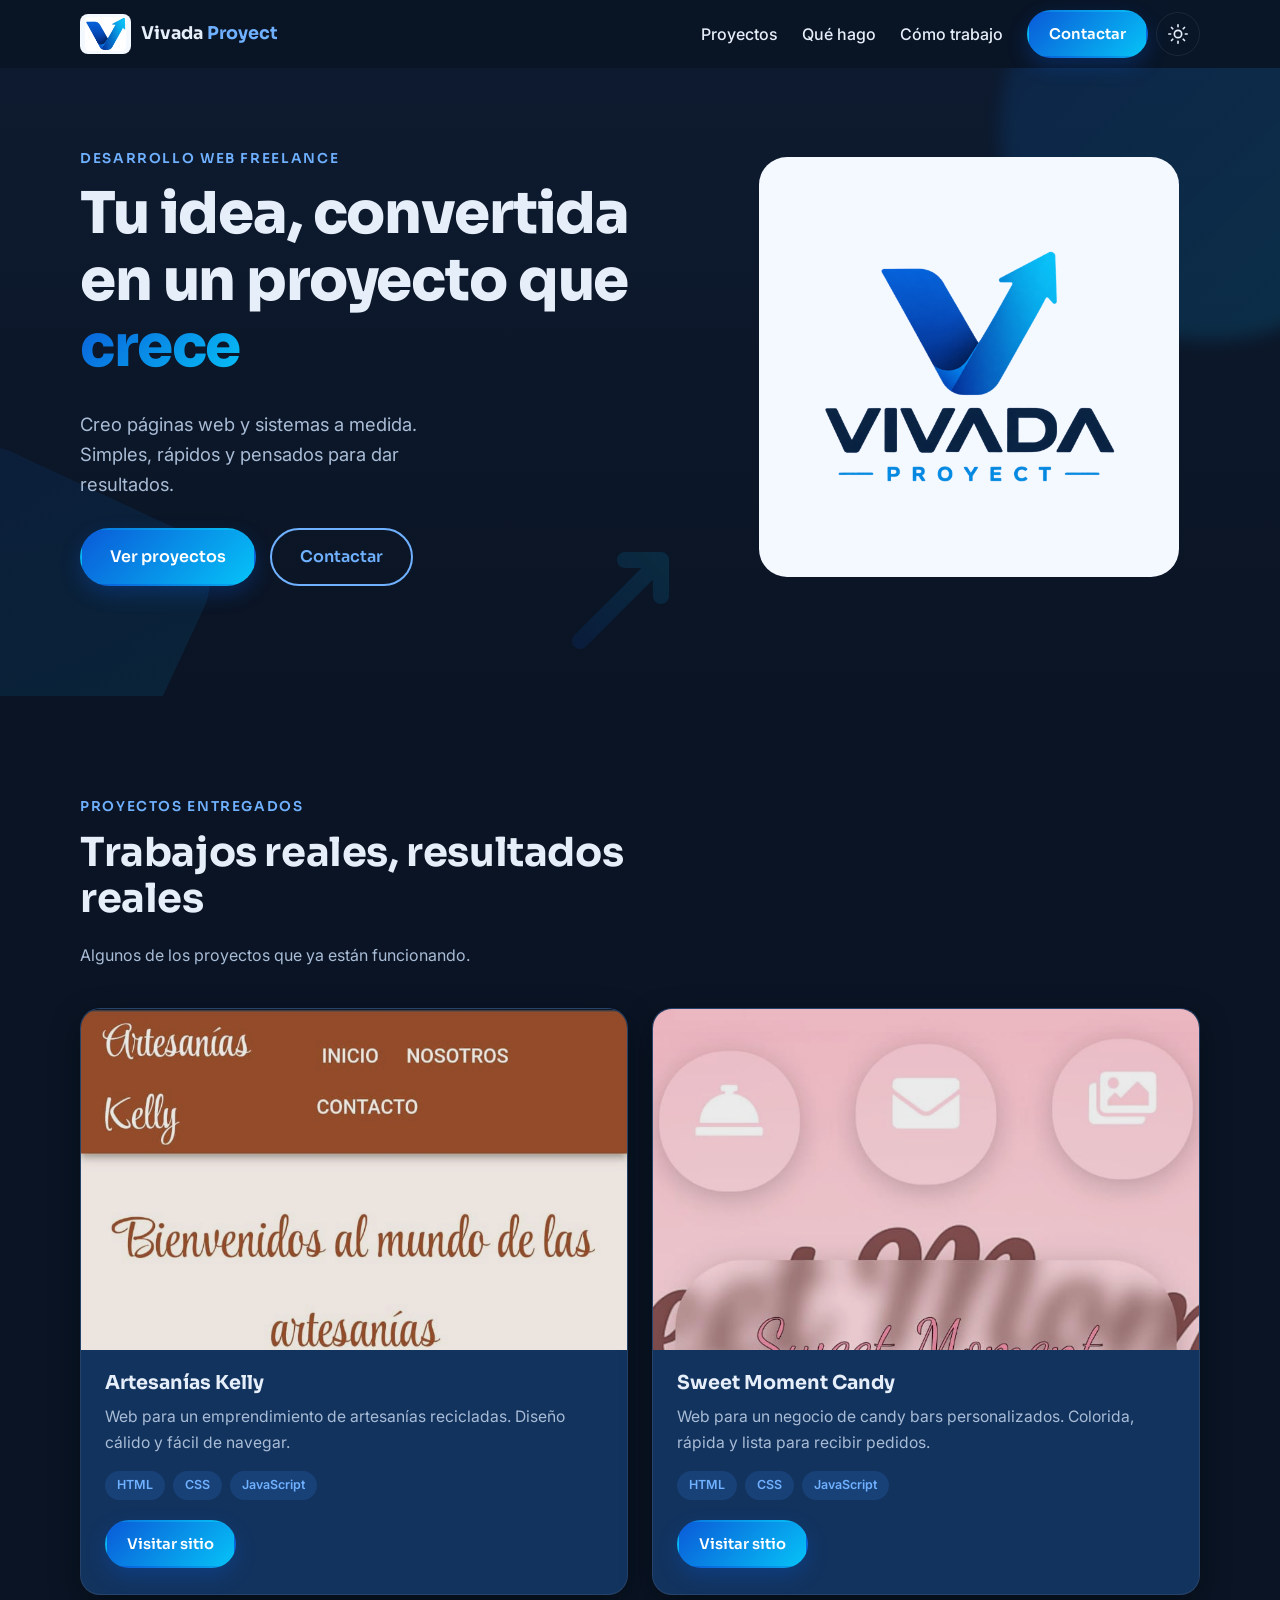
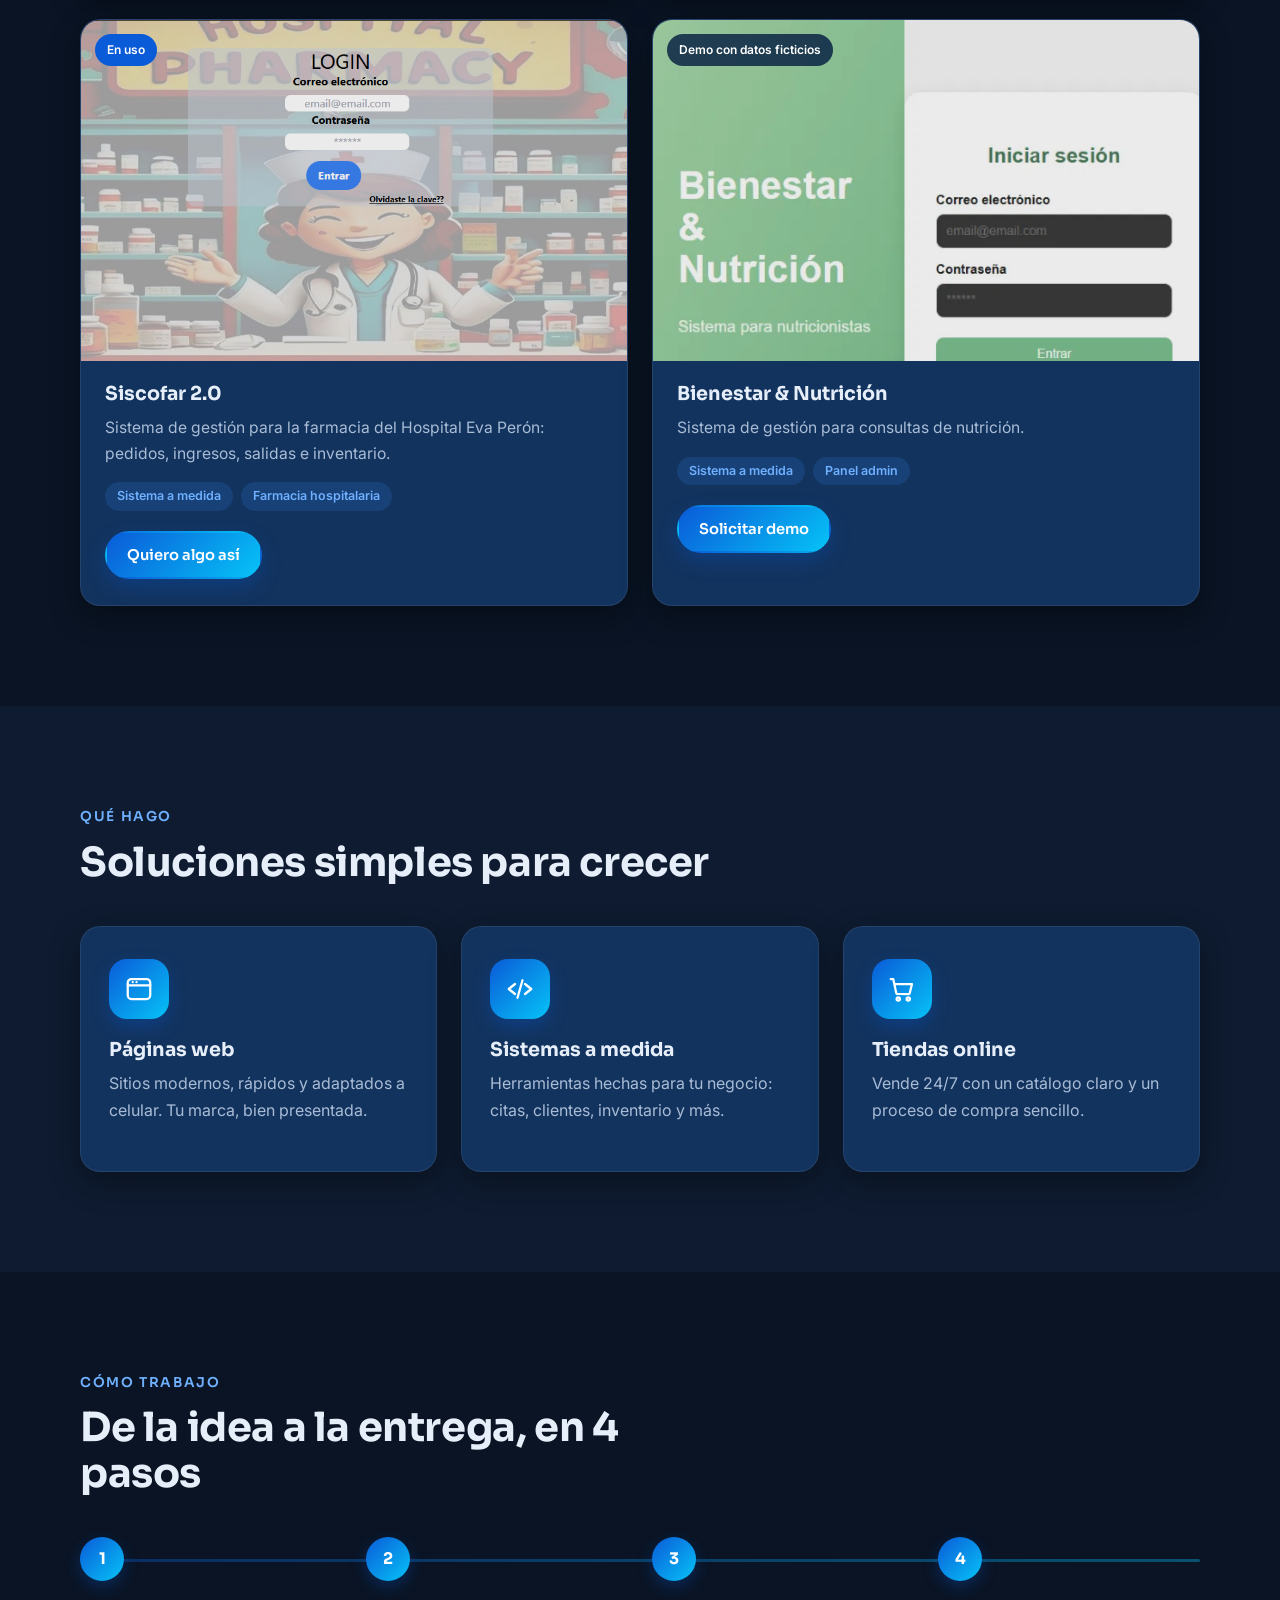
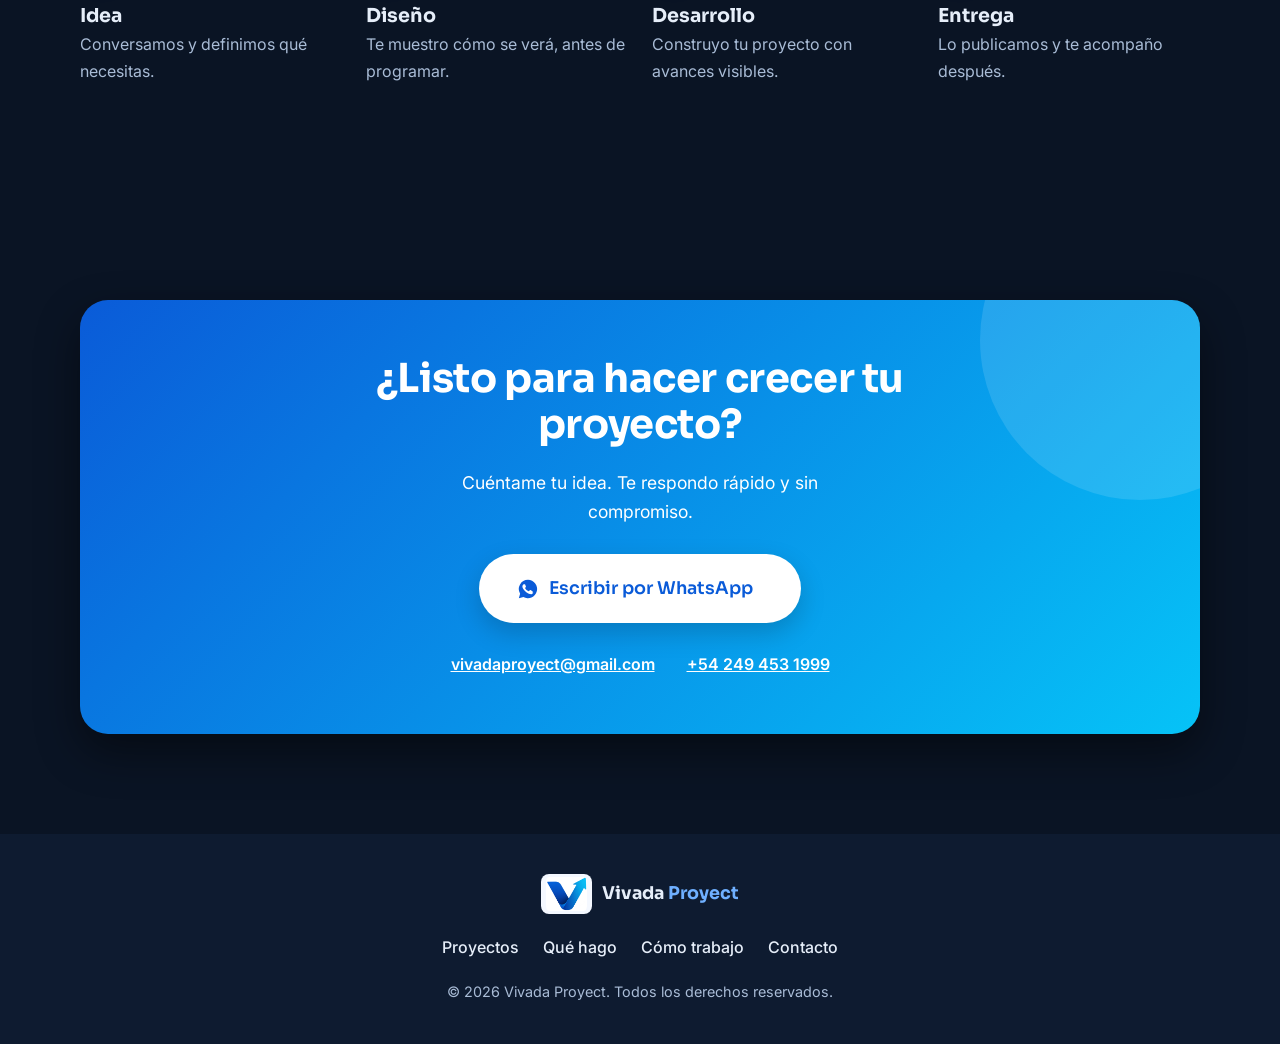
==== index.html @ 2cf14735 "comienza mi pagina web" ====
<!DOCTYPE html>
<html lang="es">
<head>
  <meta charset="utf-8">
  <meta name="viewport" content="width=device-width, initial-scale=1">
  <title>Vivada Proyect | Páginas web y sistemas a medida</title>
  <meta name="description" content="Vivada Proyect: desarrollo freelance de páginas web, tiendas online y sistemas a medida. Tu idea convertida en un proyecto que crece.">
  <meta name="theme-color" content="#0A1424">
  <link rel="canonical" href="https://vivadaproyect.com/">
  <link rel="icon" type="image/png" href="assets/logo-icon.png">

  <!-- Open Graph / Redes sociales -->
  <meta property="og:type" content="website">
  <meta property="og:title" content="Vivada Proyect | Páginas web y sistemas a medida">
  <meta property="og:description" content="Tu idea, convertida en un proyecto que crece. Páginas web, tiendas online y sistemas a medida.">
  <meta property="og:url" content="https://vivadaproyect.com/">
  <meta property="og:image" content="https://vivadaproyect.com/assets/logo.png">
  <meta property="og:locale" content="es_LA">
  <meta name="twitter:card" content="summary_large_image">

  <!-- Tipografías: Sora (títulos) + Inter (texto) -->
  <link rel="preconnect" href="https://fonts.googleapis.com">
  <link rel="preconnect" href="https://fonts.gstatic.com" crossorigin>
  <link href="https://fonts.googleapis.com/css2?family=Inter:wght@400;500;600&family=Sora:wght@600;700;800&display=swap" rel="stylesheet">

  <!-- Tema claro/oscuro: se aplica antes de pintar la página para evitar el parpadeo -->
  <script>
    (function () {
      try {
        var t = localStorage.getItem('vp-theme');
        if (t !== 'light' && t !== 'dark') {
          t = 'dark'; // modo oscuro por defecto
        }
        document.documentElement.setAttribute('data-theme', t);
      } catch (e) {}
    })();
  </script>

  <link rel="stylesheet" href="styles.css">
</head>
<body>
  <a class="skip-link" href="#main">Saltar al contenido</a>

  <!-- ============ NAVBAR ============ -->
  <header class="navbar" id="navbar">
    <div class="container navbar__inner">
      <a href="#inicio" class="brand" aria-label="Vivada Proyect, ir al inicio">
        <img src="assets/logo-icon.png" alt="" width="40" height="33">
        <span>Vivada <b>Proyect</b></span>
      </a>

      <button class="theme-toggle" id="themeToggle" type="button" aria-label="Cambiar a modo oscuro">
        <svg class="i-moon" viewBox="0 0 24 24" width="22" height="22" fill="none" stroke="currentColor" stroke-width="1.8" stroke-linecap="round" stroke-linejoin="round" aria-hidden="true"><path d="M21 12.8A8.5 8.5 0 1 1 11.2 3a6.8 6.8 0 0 0 9.8 9.8Z"/></svg>
        <svg class="i-sun" viewBox="0 0 24 24" width="22" height="22" fill="none" stroke="currentColor" stroke-width="1.8" stroke-linecap="round" stroke-linejoin="round" aria-hidden="true"><circle cx="12" cy="12" r="4"/><path d="M12 2v2M12 20v2M4.9 4.9l1.4 1.4M17.7 17.7l1.4 1.4M2 12h2M20 12h2M4.9 19.1l1.4-1.4M17.7 6.3l1.4-1.4"/></svg>
      </button>

      <button class="nav-toggle" id="navToggle" aria-expanded="false" aria-controls="navMenu" aria-label="Abrir menú">
        <span></span><span></span><span></span>
      </button>

      <nav class="nav" id="navMenu" aria-label="Principal">
        <ul>
          <li><a href="#proyectos">Proyectos</a></li>
          <li><a href="#servicios">Qué hago</a></li>
          <li><a href="#proceso">Cómo trabajo</a></li>
          <li><a href="#contacto" class="btn btn--small">Contactar</a></li>
        </ul>
      </nav>
    </div>
  </header>

  <main id="main">
    <!-- ============ HERO ============ -->
    <section class="hero" id="inicio">
      <!-- Formas decorativas: recuerdan la flecha ascendente -->
      <div class="hero__bg" aria-hidden="true">
        <span class="shape shape--1"></span>
        <span class="shape shape--2"></span>
        <svg class="shape shape--arrow" viewBox="0 0 200 200" fill="none">
          <path d="M20 170 L110 80 M110 80 H70 M110 80 V120" stroke="url(#gArrow)" stroke-width="18" stroke-linecap="round" stroke-linejoin="round"/>
          <defs><linearGradient id="gArrow" x1="0" y1="1" x2="1" y2="0"><stop stop-color="#0A5BD8"/><stop offset="1" stop-color="#06C3F7"/></linearGradient></defs>
        </svg>
      </div>

      <div class="container hero__inner">
        <div class="hero__text reveal">
          <p class="eyebrow">Desarrollo web freelance</p>
          <h1>Tu idea, convertida en un proyecto que <span class="grad-text">crece</span></h1>
          <p class="lead">Creo páginas web y sistemas a medida. Simples, rápidos y pensados para dar resultados.</p>
          <div class="hero__cta">
            <a href="#proyectos" class="btn">Ver proyectos</a>
            <a href="#contacto" class="btn btn--ghost">Contactar</a>
          </div>
        </div>
        <div class="hero__logo reveal">
          <img src="assets/logo.png" alt="Logo de Vivada Proyect: una V azul con una flecha ascendente" width="420" height="420">
        </div>
      </div>
    </section>

    <!-- ============ PROYECTOS ============ -->
    <section class="section" id="proyectos">
      <div class="container">
        <header class="section__head reveal">
          <p class="eyebrow">Proyectos entregados</p>
          <h2>Trabajos reales, resultados reales</h2>
          <p>Algunos de los proyectos que ya están funcionando.</p>
        </header>

        <div class="grid grid--2">
          <!-- Proyecto 1 -->
          <article class="card project reveal">
            <div class="project__img">
              <img src="assets/proyecto-kelly.jpeg" alt="Captura del sitio web de Artesanías Kelly en celular" width="1200" height="750" loading="lazy">
            </div>
            <div class="card__body">
              <h3>Artesanías Kelly</h3>
              <p>Web para un emprendimiento de artesanías recicladas. Diseño cálido y fácil de navegar.</p>
              <ul class="tags" aria-label="Tecnologías"><li>HTML</li><li>CSS</li><li>JavaScript</li></ul>
              <a class="btn btn--small" href="https://artesaniaskelly.cl/" target="_blank" rel="noopener noreferrer">Visitar sitio<span class="sr-only"> (se abre en una pestaña nueva)</span></a>
            </div>
          </article>

          <!-- Proyecto 2 -->
          <article class="card project reveal">
            <div class="project__img">
              <img src="assets/proyecto-sweet.jpeg" alt="Captura del sitio web de Sweet Moment Candy Bar en celular" width="1200" height="750" loading="lazy">
            </div>
            <div class="card__body">
              <h3>Sweet Moment Candy</h3>
              <p>Web para un negocio de candy bars personalizados. Colorida, rápida y lista para recibir pedidos.</p>
              <ul class="tags" aria-label="Tecnologías"><li>HTML</li><li>CSS</li><li>JavaScript</li></ul>
              <a class="btn btn--small" href="https://sweetmomentcandy.cl/" target="_blank" rel="noopener noreferrer">Visitar sitio<span class="sr-only"> (se abre en una pestaña nueva)</span></a>
            </div>
          </article>

          <!-- Proyecto 3 -->
          <article class="card project reveal">
            <div class="project__img">
              <img src="assets/proyecto-siscofar.png" alt="Pantalla de inicio de Siscofar 2.0, sistema de farmacia hospitalaria" width="1200" height="750" loading="lazy">
              <span class="badge badge--live">En uso</span>
            </div>
            <div class="card__body">
              <h3>Siscofar 2.0</h3>
              <p>Sistema de gestión para la farmacia del Hospital Eva Perón: pedidos, ingresos, salidas e inventario.</p>
              <ul class="tags" aria-label="Tecnologías"><li>Sistema a medida</li><li>Farmacia hospitalaria</li></ul>
              <a class="btn btn--small" href="#contacto">Quiero algo así</a>
            </div>
          </article>

          <!-- Proyecto 4 -->
          <article class="card project reveal">
            <div class="project__img">
              <img src="assets/proyecto-nutri.png" alt="Pantalla de inicio de sesión del sistema Bienestar y Nutrición" width="1200" height="750" loading="lazy">
              <span class="badge">Demo con datos ficticios</span>
            </div>
            <div class="card__body">
              <h3>Bienestar &amp; Nutrición</h3>
              <p>Sistema de gestión para consultas de nutrición.</p>
              <ul class="tags" aria-label="Tecnologías"><li>Sistema a medida</li><li>Panel admin</li></ul>
              <a class="btn btn--small" href="#contacto" data-demo>Solicitar demo</a>
            </div>
          </article>
        </div>
      </div>
    </section>

    <!-- ============ QUÉ HAGO ============ -->
    <section class="section section--alt" id="servicios">
      <div class="container">
        <header class="section__head reveal">
          <p class="eyebrow">Qué hago</p>
          <h2>Soluciones simples para crecer</h2>
        </header>

        <div class="grid grid--3">
          <article class="card service reveal">
            <div class="icon" aria-hidden="true">
              <svg viewBox="0 0 24 24" fill="none" stroke="currentColor" stroke-width="1.8" stroke-linecap="round" stroke-linejoin="round"><rect x="3" y="4" width="18" height="16" rx="3"/><path d="M3 9h18M7 6.5h.01M10 6.5h.01"/></svg>
            </div>
            <h3>Páginas web</h3>
            <p>Sitios modernos, rápidos y adaptados a celular. Tu marca, bien presentada.</p>
          </article>
          <article class="card service reveal">
            <div class="icon" aria-hidden="true">
              <svg viewBox="0 0 24 24" fill="none" stroke="currentColor" stroke-width="1.8" stroke-linecap="round" stroke-linejoin="round"><path d="m8 8-5 4 5 4M16 8l5 4-5 4M14 5l-4 14"/></svg>
            </div>
            <h3>Sistemas a medida</h3>
            <p>Herramientas hechas para tu negocio: citas, clientes, inventario y más.</p>
          </article>
          <article class="card service reveal">
            <div class="icon" aria-hidden="true">
              <svg viewBox="0 0 24 24" fill="none" stroke="currentColor" stroke-width="1.8" stroke-linecap="round" stroke-linejoin="round"><path d="M3 4h2l2.4 11.2a1 1 0 0 0 1 .8h8.8a1 1 0 0 0 1-.8L20 8H6"/><circle cx="9" cy="20" r="1.3"/><circle cx="17" cy="20" r="1.3"/></svg>
            </div>
            <h3>Tiendas online</h3>
            <p>Vende 24/7 con un catálogo claro y un proceso de compra sencillo.</p>
          </article>
        </div>
      </div>
    </section>

    <!-- ============ CÓMO TRABAJO ============ -->
    <section class="section" id="proceso">
      <div class="container">
        <header class="section__head reveal">
          <p class="eyebrow">Cómo trabajo</p>
          <h2>De la idea a la entrega, en 4 pasos</h2>
        </header>

        <ol class="timeline">
          <li class="step reveal"><span class="step__num">1</span><h3>Idea</h3><p>Conversamos y definimos qué necesitas.</p></li>
          <li class="step reveal"><span class="step__num">2</span><h3>Diseño</h3><p>Te muestro cómo se verá, antes de programar.</p></li>
          <li class="step reveal"><span class="step__num">3</span><h3>Desarrollo</h3><p>Construyo tu proyecto con avances visibles.</p></li>
          <li class="step reveal"><span class="step__num">4</span><h3>Entrega</h3><p>Lo publicamos y te acompaño después.</p></li>
        </ol>
      </div>
    </section>

    <!-- ============ CONTACTO ============ -->
    <section class="section" id="contacto">
      <div class="container">
        <div class="cta reveal">
          <h2>¿Listo para hacer crecer tu proyecto?</h2>
          <p>Cuéntame tu idea. Te respondo rápido y sin compromiso.</p>
          <a class="btn btn--light btn--big" id="waBtn"
             href="https://wa.me/542494531999?text=Hola%20Vivada%20Proyect%2C%20quiero%20cotizar%20un%20proyecto."
             target="_blank" rel="noopener noreferrer">
            <svg viewBox="0 0 24 24" width="22" height="22" fill="currentColor" aria-hidden="true"><path d="M12 2a10 10 0 0 0-8.6 15.1L2 22l5-1.3A10 10 0 1 0 12 2Zm5.8 14.2c-.2.7-1.4 1.3-2 1.4-.5.1-1.2.1-1.9-.1-.4-.1-1-.3-1.7-.6-3-1.3-4.9-4.3-5.1-4.5-.1-.2-1.2-1.6-1.2-3s.8-2.1 1-2.4c.3-.3.6-.3.8-.3h.6c.2 0 .4 0 .6.5l.8 2c.1.2.1.4 0 .5l-.3.5-.4.4c-.1.2-.3.3-.1.6.2.3.7 1.2 1.5 1.9 1 .9 1.900 1.200 2.200 1.300.3.1.4.1.6-.1l.8-1c.2-.2.3-.2.6-.1l1.900.9c.3.1.5.2.5.3.1.2.1.8-.1 1.500Z"/></svg>
            Escribir por WhatsApp<span class="sr-only"> (se abre en una pestaña nueva)</span>
          </a>
          <ul class="contact-list">
            <li><a href="mailto:vivadaproyect@gmail.com">vivadaproyect@gmail.com</a></li>
            <li><a href="tel:+542494531999">+54 249 453 1999</a></li>
          </ul>
        </div>
      </div>
    </section>
  </main>

  <!-- ============ FOOTER ============ -->
  <footer class="footer">
    <div class="container footer__inner">
      <a href="#inicio" class="brand" aria-label="Vivada Proyect, ir al inicio">
        <img src="assets/logo-icon.png" alt="" width="40" height="33" loading="lazy">
        <span>Vivada <b>Proyect</b></span>
      </a>
      <nav aria-label="Enlaces rápidos">
        <ul>
          <li><a href="#proyectos">Proyectos</a></li>
          <li><a href="#servicios">Qué hago</a></li>
          <li><a href="#proceso">Cómo trabajo</a></li>
          <li><a href="#contacto">Contacto</a></li>
        </ul>
      </nav>
      <p>© 2026 Vivada Proyect. Todos los derechos reservados.</p>
    </div>
  </footer>

  <script src="script.js"></script>

  <!-- Botón de modo claro/oscuro (independiente de script.js) -->
  <script>
    (function () {
      var KEY = 'vp-theme';
      var root = document.documentElement;
      var btn = document.getElementById('themeToggle');
      var meta = document.querySelector('meta[name="theme-color"]');

      function apply(theme) {
        root.setAttribute('data-theme', theme);
        if (btn) btn.setAttribute('aria-label', theme === 'dark' ? 'Cambiar a modo claro' : 'Cambiar a modo oscuro');
        if (meta) meta.setAttribute('content', theme === 'dark' ? '#0A1424' : '#0A5BD8');
      }

      apply(root.getAttribute('data-theme') === 'dark' ? 'dark' : 'light');

      if (btn) {
        btn.addEventListener('click', function () {
          var next = root.getAttribute('data-theme') === 'dark' ? 'light' : 'dark';
          apply(next);
          try { localStorage.setItem(KEY, next); } catch (e) {}
        });
      }

    })();
  </script>
</body>
</html>
---- styles.css ----
/* =========================================================
   Vivada Proyect — estilos (mobile-first)
   ========================================================= */

/* ---------- Variables de marca ---------- */
:root {
  --navy: #0B2545;
  --blue: #0A5BD8;
  --cyan: #06C3F7;

  /* Tema claro (por defecto): fondos suaves, sin blanco puro */
  color-scheme: light;
  --bg: #EEF3FA;                 /* fondo de página */
  --bg-alt: #E6EDF7;             /* secciones alternas, footer, hovers */
  --surface: #F8FAFD;            /* tarjetas, navbar, menú móvil */
  --heading: #0B2545;            /* títulos */
  --text: #3d4f6b;               /* texto; contraste AA sobre --bg y --surface */
  --link: #0A5BD8;               /* enlaces, eyebrows, etiquetas */
  --border: rgba(11, 37, 69, .08);
  --tag-bg: #E1EBFA;
  --nav-bg: rgba(248, 250, 253, .88);
  --img-filter: none;
  /* Logos (los PNG tienen fondo blanco) */
  --logo-blend: multiply;
  --logo-bg: transparent;
  --logo-radius: 0;
  --logo-pad: 0;
  --brand-blend: multiply;
  --brand-bg: transparent;
  --brand-pad: 0;
  --grad: linear-gradient(135deg, #0A5BD8, #06C3F7);
  --radius: 20px;
  --radius-sm: 14px;
  --shadow: 0 10px 30px rgba(11, 37, 69, .08);
  --shadow-lg: 0 18px 44px rgba(10, 91, 216, .18);
  --nav-h: 68px;
  --font-title: 'Sora', system-ui, sans-serif;
  --font-body: 'Inter', system-ui, sans-serif;
}

/* ---------- Tema oscuro ----------
   1) data-theme="dark": elección manual (botón) o sistema oscuro (lo fija el script del <head>)
   2) Respaldo sin JavaScript: sigue la preferencia del sistema */
:root[data-theme="dark"] {
  color-scheme: dark;
  --bg: #0A1424;
  --bg-alt: #0E1B30;
  --surface: #12335E;
  --heading: #E6EEF9;
  --text: #A9BCD6;
  --link: #6FB0FF;
  --border: rgba(255, 255, 255, .08);
  --tag-bg: rgba(59, 140, 255, .16);
  --nav-bg: rgba(10, 20, 36, .88);
  --shadow: 0 10px 30px rgba(0, 0, 0, .35);
  --shadow-lg: 0 18px 44px rgba(0, 0, 0, .45);
  --img-filter: brightness(.92);
  --logo-blend: normal;
  --logo-bg: #F4F8FF;
  --logo-radius: 28px;
  --logo-pad: 20px;
  --brand-blend: normal;
  --brand-bg: #F4F8FF;
  --brand-pad: 3px 5px;
}
@media (prefers-color-scheme: dark) {
  :root:not([data-theme="light"]):not([data-theme="dark"]) {
    color-scheme: dark;
    --bg: #0A1424;
    --bg-alt: #0E1B30;
    --surface: #12335E;
    --heading: #E6EEF9;
    --text: #A9BCD6;
    --link: #6FB0FF;
    --border: rgba(255, 255, 255, .08);
    --tag-bg: rgba(59, 140, 255, .16);
    --nav-bg: rgba(10, 20, 36, .88);
    --shadow: 0 10px 30px rgba(0, 0, 0, .35);
    --shadow-lg: 0 18px 44px rgba(0, 0, 0, .45);
    --img-filter: brightness(.92);
    --logo-blend: normal;
    --logo-bg: #F4F8FF;
    --logo-radius: 28px;
    --logo-pad: 20px;
    --brand-blend: normal;
    --brand-bg: #F4F8FF;
    --brand-pad: 3px 5px;
  }
}

/* ---------- Reset básico ---------- */
*, *::before, *::after { box-sizing: border-box; }
html { scroll-behavior: smooth; scroll-padding-top: var(--nav-h); }
body {
  margin: 0;
  font-family: var(--font-body);
  color: var(--text);
  background: var(--bg);
  line-height: 1.65;
  -webkit-font-smoothing: antialiased;
  transition: background-color .2s ease, color .2s ease;
}
img { max-width: 100%; height: auto; display: block; }
ul, ol { margin: 0; padding: 0; list-style: none; }
h1, h2, h3 { font-family: var(--font-title); color: var(--heading); line-height: 1.15; margin: 0 0 .5em; transition: color .2s ease; }
h1 { font-size: clamp(2.1rem, 7vw, 3.6rem); font-weight: 800; letter-spacing: -.02em; }
h2 { font-size: clamp(1.7rem, 4.5vw, 2.5rem); font-weight: 700; letter-spacing: -.01em; }
h3 { font-size: 1.2rem; font-weight: 700; }
p { margin: 0 0 1em; }
a { color: var(--link); }

/* Foco visible (accesibilidad) */
:focus-visible { outline: 3px solid var(--cyan); outline-offset: 3px; border-radius: 6px; }

.container { width: min(1120px, 100% - 32px); margin-inline: auto; }
.sr-only { position: absolute; width: 1px; height: 1px; overflow: hidden; clip: rect(0 0 0 0); white-space: nowrap; }
.skip-link { position: absolute; left: 16px; top: -60px; background: var(--navy); color: #fff; padding: 10px 16px; border-radius: 10px; z-index: 200; }
.skip-link:focus { top: 12px; }
.grad-text { background: var(--grad); -webkit-background-clip: text; background-clip: text; color: transparent; }
.eyebrow { font-family: var(--font-title); font-weight: 600; font-size: .85rem; letter-spacing: .12em; text-transform: uppercase; color: var(--link); margin-bottom: .8em; }

/* ---------- Botones ---------- */
.btn {
  display: inline-flex; align-items: center; justify-content: center; gap: 10px;
  padding: 14px 28px; border-radius: 999px; border: 2px solid transparent;
  background: var(--grad); color: #fff; text-decoration: none;
  font-family: var(--font-title); font-weight: 600; font-size: 1rem;
  box-shadow: 0 8px 20px rgba(10, 91, 216, .28);
  transition: transform .25s ease, box-shadow .25s ease;
}
.btn:hover { transform: translateY(-3px); box-shadow: 0 14px 28px rgba(10, 91, 216, .38); }
.btn--small { padding: 10px 20px; font-size: .92rem; }
.btn--big { padding: 18px 36px; font-size: 1.1rem; }
.btn--ghost { background: transparent; color: var(--link); border-color: var(--link); box-shadow: none; }
.btn--ghost:hover { background: var(--bg-alt); box-shadow: none; }
.btn--light { background: #fff; color: var(--blue); box-shadow: 0 10px 26px rgba(0, 0, 0, .18); }

/* ---------- Navbar ---------- */
.navbar {
  position: fixed; inset: 0 0 auto 0; height: var(--nav-h); z-index: 100;
  background: var(--nav-bg); backdrop-filter: blur(12px);
  transition: box-shadow .3s, background-color .2s ease;
}
.navbar.scrolled { box-shadow: 0 4px 20px rgba(11, 37, 69, .08); }
.navbar__inner { height: 100%; display: flex; align-items: center; justify-content: space-between; }
.brand { display: inline-flex; align-items: center; gap: 10px; text-decoration: none; font-family: var(--font-title); font-weight: 700; color: var(--heading); font-size: 1.1rem; }
.brand b { color: var(--link); }
.brand img { box-sizing: content-box; width: auto; height: 34px; border-radius: 8px; mix-blend-mode: var(--brand-blend); background: var(--brand-bg); padding: var(--brand-pad); }

.nav-toggle { width: 44px; height: 44px; border: 0; background: transparent; display: grid; place-content: center; gap: 5px; cursor: pointer; border-radius: 10px; }
.nav-toggle span { display: block; width: 24px; height: 2.5px; background: var(--heading); border-radius: 2px; transition: transform .3s, opacity .3s; }
.nav-toggle[aria-expanded="true"] span:nth-child(1) { transform: translateY(7.5px) rotate(45deg); }
.nav-toggle[aria-expanded="true"] span:nth-child(2) { opacity: 0; }
.nav-toggle[aria-expanded="true"] span:nth-child(3) { transform: translateY(-7.5px) rotate(-45deg); }

/* Botón de modo claro / oscuro */
.theme-toggle { margin-left: auto; width: 44px; height: 44px; display: grid; place-items: center; border: 1px solid var(--border); border-radius: 50%; background: transparent; color: var(--heading); cursor: pointer; transition: background-color .2s ease, color .2s ease, border-color .2s ease; }
.theme-toggle:hover { background: var(--bg-alt); }
.theme-toggle .i-sun { display: none; }
:root[data-theme="dark"] .theme-toggle .i-sun { display: block; }
:root[data-theme="dark"] .theme-toggle .i-moon { display: none; }
.nav-toggle { margin-left: 6px; }

/* Menú móvil: panel desplegable */
.nav {
  position: absolute; top: var(--nav-h); left: 0; right: 0; background: var(--surface);
  box-shadow: 0 16px 30px rgba(11, 37, 69, .1);
  padding: 8px 16px 20px; display: none;
}
.nav.open { display: block; }
.nav ul { display: flex; flex-direction: column; gap: 4px; }
.nav a:not(.btn) { display: block; padding: 12px 8px; text-decoration: none; color: var(--heading); font-weight: 500; border-radius: 10px; }
.nav a:not(.btn):hover { color: var(--link); background: var(--bg-alt); }
.nav .btn { margin-top: 8px; width: 100%; }

/* ---------- Hero ---------- */
.hero { position: relative; overflow: hidden; padding: calc(var(--nav-h) + 48px) 0 72px; background: linear-gradient(180deg, var(--bg-alt), var(--bg)); }
.hero__inner { display: grid; gap: 32px; align-items: center; position: relative; z-index: 1; }
.lead { font-size: 1.15rem; max-width: 34ch; }
.hero__cta { display: flex; flex-wrap: wrap; gap: 14px; margin-top: 28px; }
.hero__logo img { width: min(300px, 70%); margin-inline: auto; mix-blend-mode: var(--logo-blend); background: var(--logo-bg); border-radius: var(--logo-radius); padding: var(--logo-pad); }

.hero__bg { position: absolute; inset: 0; pointer-events: none; }
.shape { position: absolute; display: block; }
.shape--1 { width: 420px; height: 420px; right: -140px; top: -80px; border-radius: 50%; background: var(--grad); opacity: .14; filter: blur(8px); }
.shape--2 { width: 300px; height: 300px; left: -120px; bottom: -80px; border-radius: 60px; background: var(--grad); opacity: .1; transform: rotate(25deg); }
.shape--arrow { width: 180px; right: 42%; bottom: 4%; opacity: .12; animation: float 6s ease-in-out infinite; }
@keyframes float { 50% { transform: translate(8px, -14px); } }

/* ---------- Secciones ---------- */
.section { padding: 72px 0; }
.section--alt { background: var(--bg-alt); transition: background-color .2s ease; }
.section__head { max-width: 640px; margin-bottom: 40px; }

.grid { display: grid; gap: 24px; }

/* ---------- Tarjetas ---------- */
.card { background: var(--surface); border: 1px solid var(--border); border-radius: var(--radius); box-shadow: var(--shadow); overflow: hidden; transition: transform .3s ease, box-shadow .3s ease, background-color .2s ease, border-color .2s ease; }
.card:hover { transform: translateY(-6px); box-shadow: var(--shadow-lg); }
.card__body { padding: 22px 24px 26px; }
.card__body p { font-size: .98rem; }

.project { display: flex; flex-direction: column; }
.project__img { position: relative; aspect-ratio: 16 / 10; overflow: hidden; background: var(--bg-alt); }
.project__img img { width: 100%; height: 100%; object-fit: cover; object-position: top; filter: var(--img-filter); transition: transform .5s ease; }
.project:hover .project__img img { transform: scale(1.05); }
.badge { position: absolute; left: 14px; top: 14px; background: rgba(11, 37, 69, .85); color: #fff; font-size: .75rem; font-weight: 600; padding: 6px 12px; border-radius: 999px; }
.badge--live { background: var(--blue); }
.tags { display: flex; flex-wrap: wrap; gap: 8px; margin-bottom: 20px; }
.tags li { background: var(--tag-bg); color: var(--link); font-size: .78rem; font-weight: 600; padding: 4px 12px; border-radius: 999px; }

.service { padding: 32px 28px; }
.icon { width: 60px; height: 60px; border-radius: 18px; background: var(--grad); color: #fff; display: grid; place-items: center; margin-bottom: 20px; box-shadow: 0 8px 18px rgba(10, 91, 216, .3); }
.icon svg { width: 30px; height: 30px; }

/* ---------- Línea de tiempo ---------- */
.timeline { display: grid; gap: 28px; position: relative; padding-left: 28px; }
.timeline::before { content: ""; position: absolute; left: 24px; top: 8px; bottom: 8px; width: 3px; background: var(--grad); border-radius: 3px; opacity: .35; }
.step { position: relative; padding-left: 44px; }
.step__num { position: absolute; left: -4px; top: 0; width: 44px; height: 44px; border-radius: 50%; background: var(--grad); color: #fff; font-family: var(--font-title); font-weight: 700; display: grid; place-items: center; box-shadow: 0 6px 16px rgba(10, 91, 216, .3); }
.step h3 { margin-bottom: .2em; padding-top: 8px; }

/* ---------- Contacto ---------- */
.cta { background: var(--grad); color: #fff; text-align: center; border-radius: 28px; padding: 56px 24px; position: relative; overflow: hidden; box-shadow: var(--shadow-lg); }
.cta::after { content: ""; position: absolute; width: 320px; height: 320px; right: -100px; top: -120px; border-radius: 50%; background: rgba(255, 255, 255, .12); }
.cta h2 { color: #fff; max-width: 18ch; margin-inline: auto; }
.cta p { max-width: 40ch; margin: 0 auto 28px; font-size: 1.1rem; }
.cta > * { position: relative; z-index: 1; }
.cta a:not(.btn) { color: #fff; font-weight: 600; }
.contact-list { display: flex; flex-direction: column; gap: 6px; margin-top: 28px; }

/* ---------- Footer ---------- */
.footer { background: var(--bg-alt); padding: 40px 0; text-align: center; transition: background-color .2s ease; }
.footer__inner { display: grid; gap: 20px; justify-items: center; }
.footer ul { display: flex; flex-wrap: wrap; justify-content: center; gap: 8px 24px; }
.footer nav a { color: var(--heading); text-decoration: none; font-weight: 500; }
.footer nav a:hover { color: var(--link); }
.footer p { margin: 0; font-size: .9rem; }

/* ---------- Animaciones de scroll ---------- */
.js .reveal { opacity: 0; transform: translateY(28px); transition: opacity .7s ease, transform .7s ease; }
.js .reveal.visible { opacity: 1; transform: none; }

/* ---------- Tablet / escritorio ---------- */
@media (min-width: 720px) {
  .grid--2, .grid--3 { grid-template-columns: repeat(2, 1fr); }
  .timeline { grid-template-columns: repeat(4, 1fr); padding: 0; gap: 24px; }
  .timeline::before { left: 0; right: 0; top: 22px; bottom: auto; width: auto; height: 3px; }
  .step { padding: 60px 0 0; }
  .step__num { left: 0; }
  .contact-list { flex-direction: row; justify-content: center; gap: 32px; }
}
@media (min-width: 960px) {
  .nav-toggle { display: none; }
  .theme-toggle { order: 3; margin-left: 8px; }
  .nav { margin-left: auto; position: static; display: block; background: none; box-shadow: none; padding: 0; }
  .nav ul { flex-direction: row; align-items: center; gap: 8px; }
  .nav .btn { margin: 0 0 0 8px; width: auto; }
  .hero { padding: calc(var(--nav-h) + 80px) 0 110px; }
  .hero__inner { grid-template-columns: 1.15fr .85fr; }
  .hero__logo img { width: min(420px, 100%); }
  .grid--3 { grid-template-columns: repeat(3, 1fr); }
  .section { padding: 100px 0; }
}

/* ---------- Respeta prefers-reduced-motion ---------- */
@media (prefers-reduced-motion: reduce) {
  html { scroll-behavior: auto; }
  *, *::before, *::after { animation: none !important; transition: none !important; }
  .js .reveal { opacity: 1; transform: none; }
}
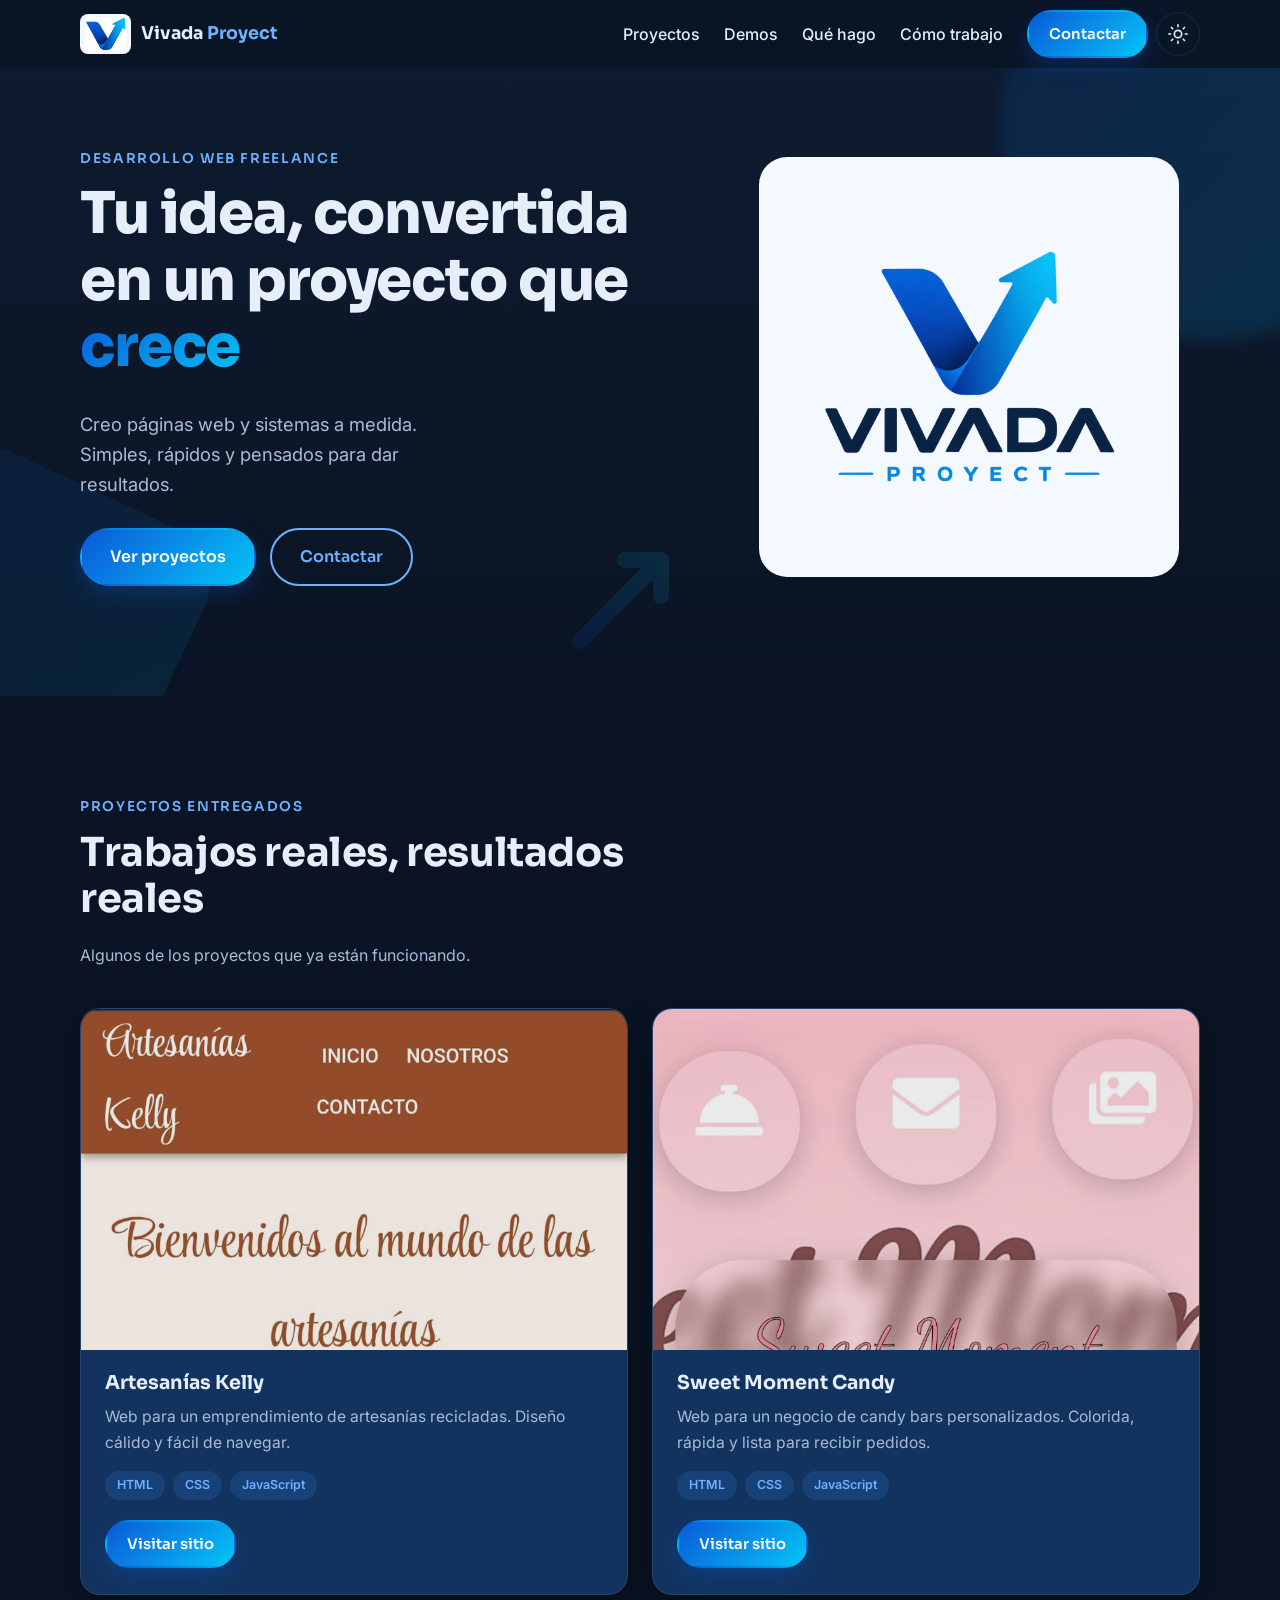
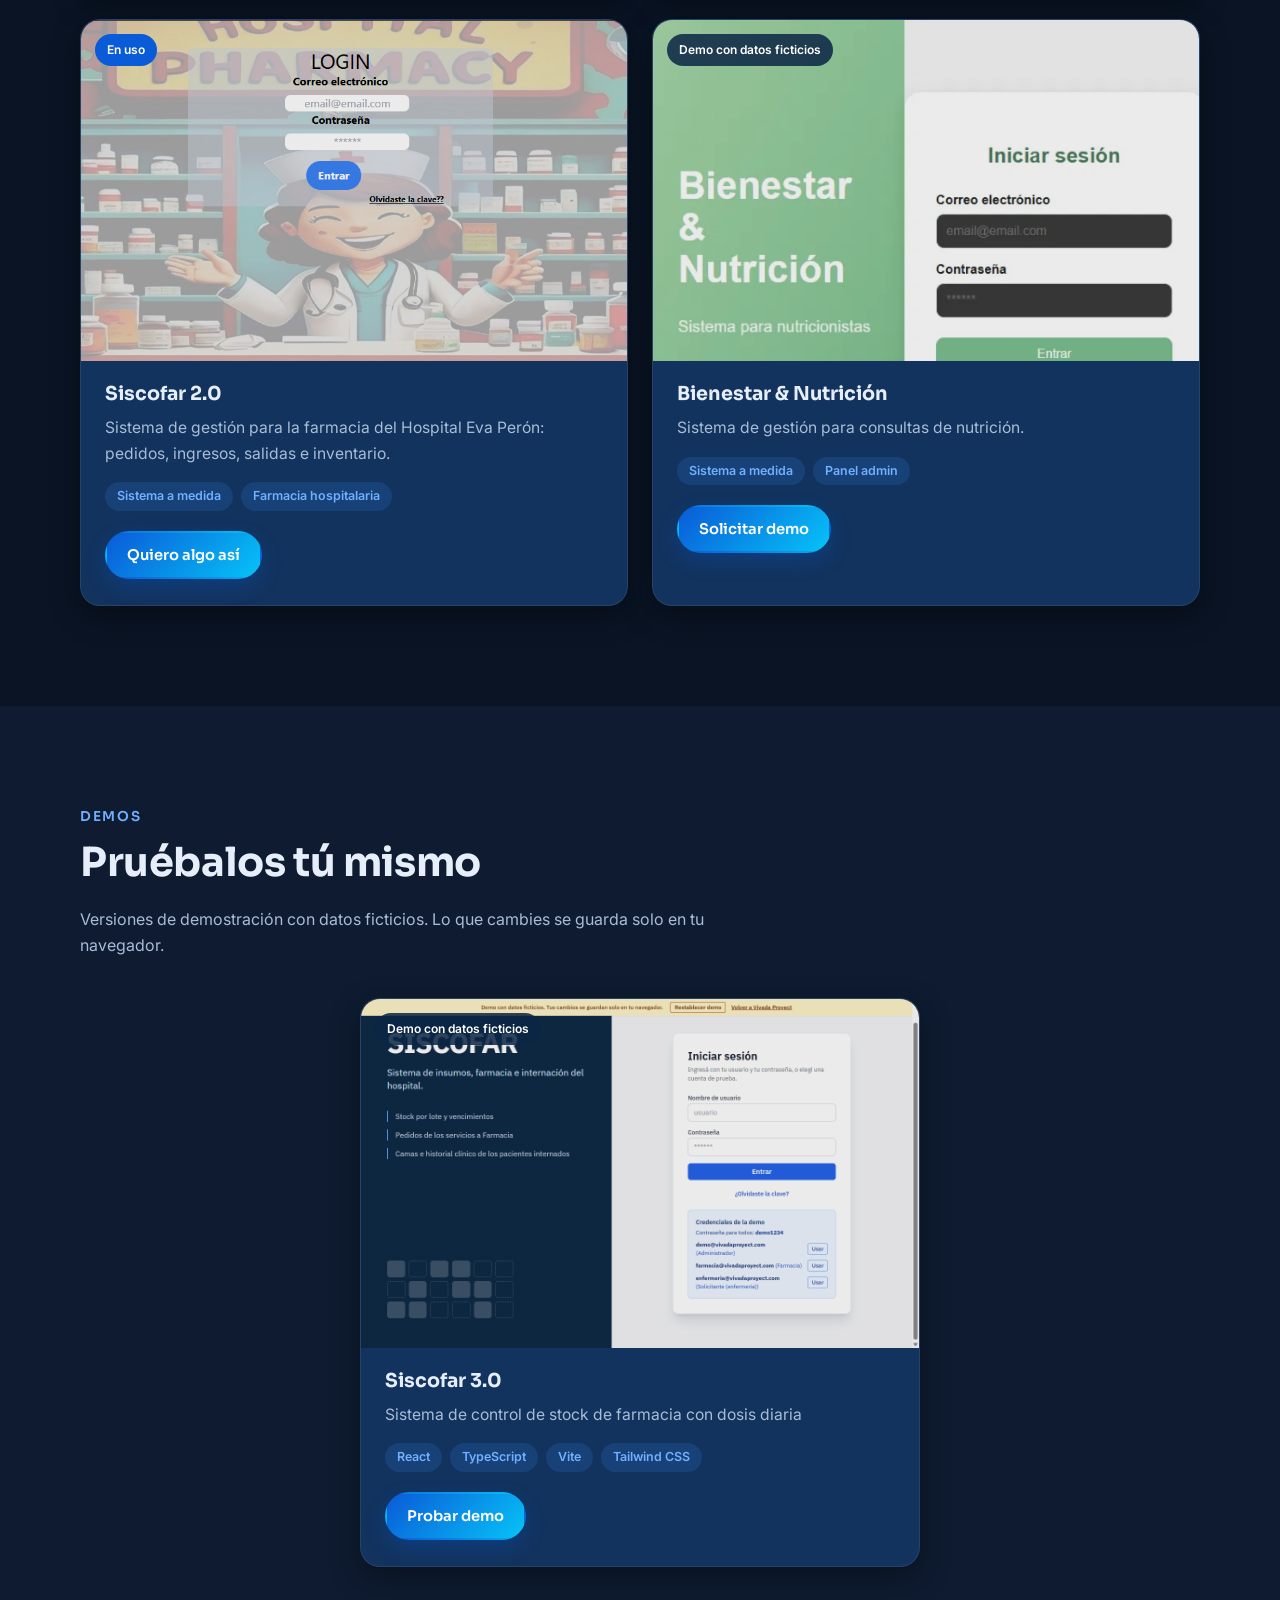
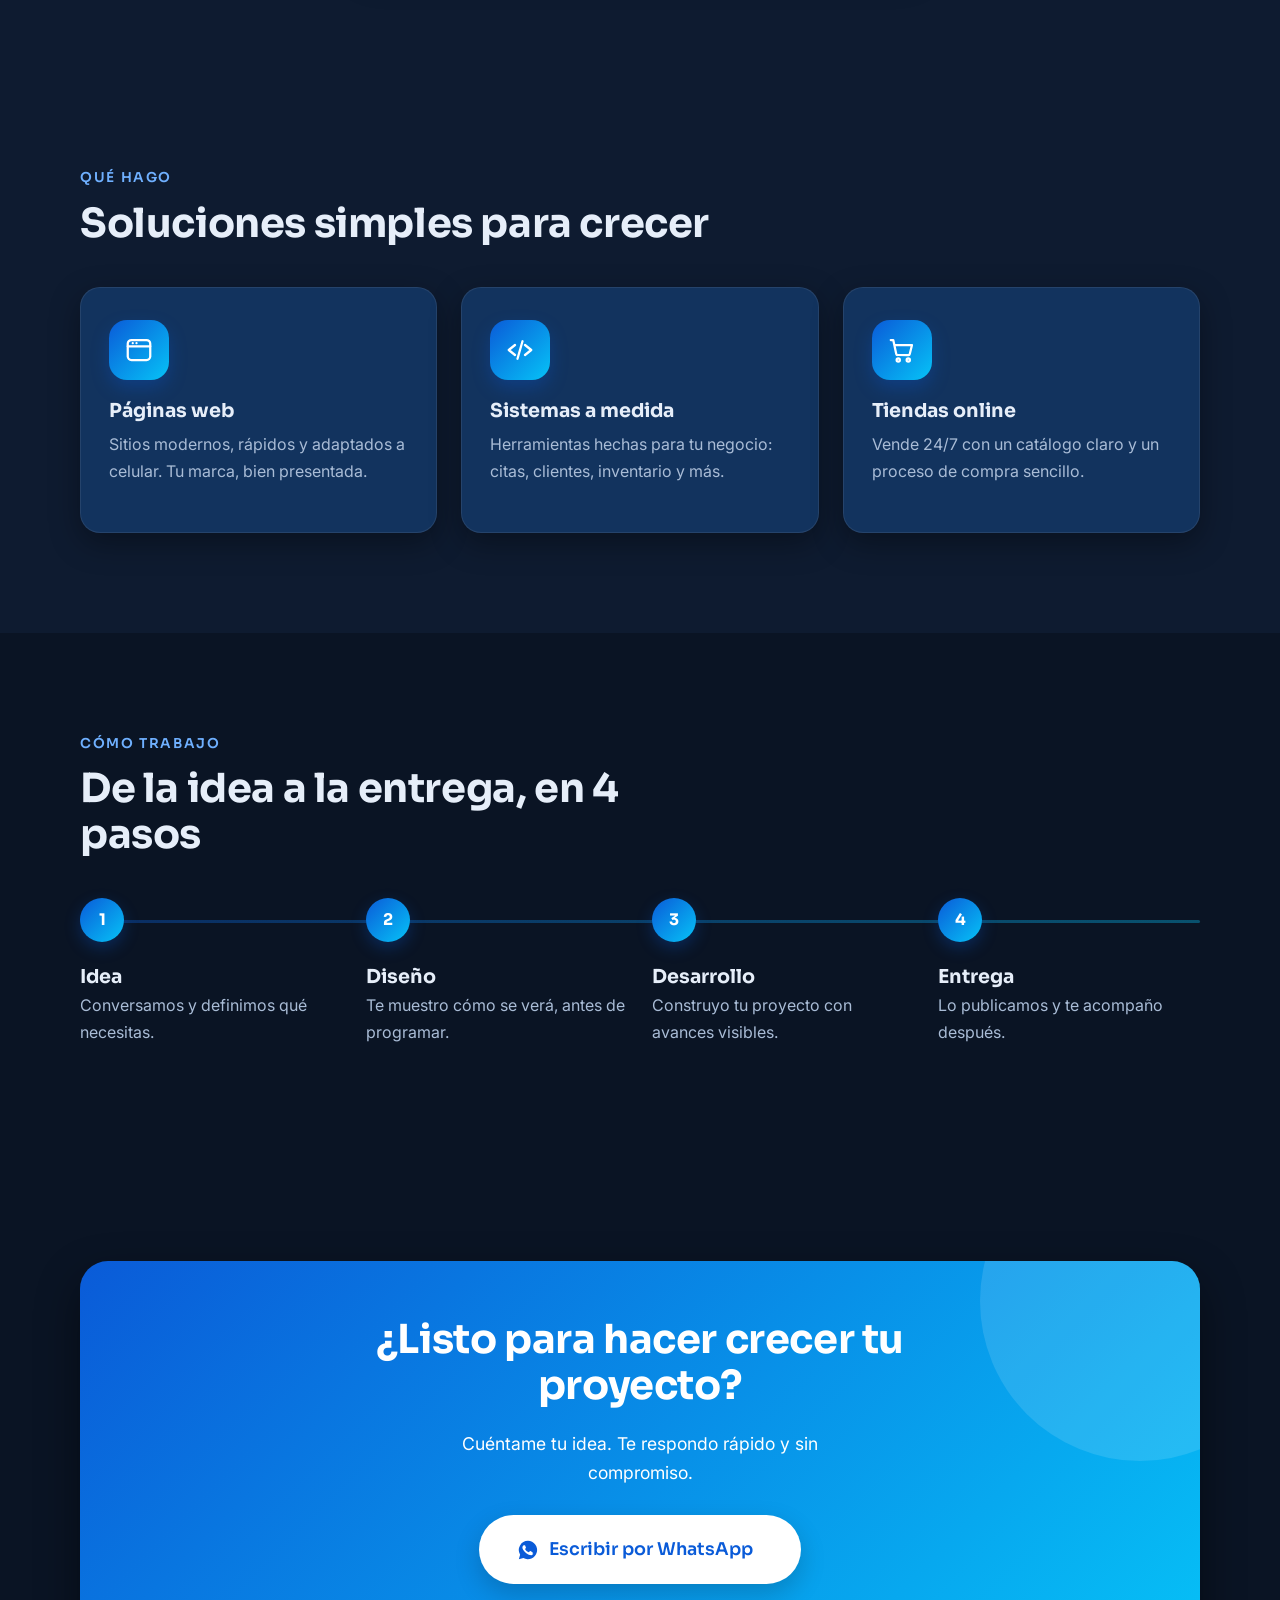
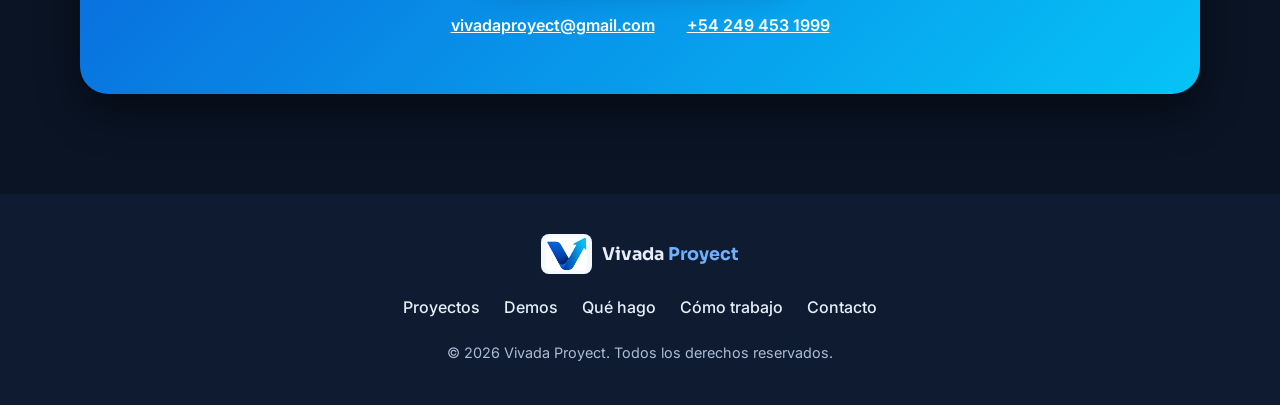
==== commit a17db6c4: "Agrega sección Demos y demo de Siscofar 3.0 Co-Authored-By: Claude Sonnet 5.5 <noreply@anthropic.com" ====
--- a/index.html
+++ b/index.html
@@ -61,6 +61,7 @@
       <nav class="nav" id="navMenu" aria-label="Principal">
         <ul>
           <li><a href="#proyectos">Proyectos</a></li>
+          <li><a href="#demos">Demos</a></li>
           <li><a href="#servicios">Qué hago</a></li>
           <li><a href="#proceso">Cómo trabajo</a></li>
           <li><a href="#contacto" class="btn btn--small">Contactar</a></li>
@@ -159,6 +160,32 @@
               <p>Sistema de gestión para consultas de nutrición.</p>
               <ul class="tags" aria-label="Tecnologías"><li>Sistema a medida</li><li>Panel admin</li></ul>
               <a class="btn btn--small" href="#contacto" data-demo>Solicitar demo</a>
+            </div>
+          </article>
+        </div>
+      </div>
+    </section>
+
+    <!-- ============ DEMOS ============ -->
+    <section class="section section--alt" id="demos">
+      <div class="container">
+        <header class="section__head reveal">
+          <p class="eyebrow">Demos</p>
+          <h2>Pruébalos tú mismo</h2>
+          <p>Versiones de demostración con datos ficticios. Lo que cambies se guarda solo en tu navegador.</p>
+        </header>
+
+        <div class="grid grid--demos">
+          <article class="card project reveal">
+            <div class="project__img">
+              <img src="assets/proyecto-siscofar-3.0.png" alt="Captura de Siscofar 3.0" width="1200" height="750" loading="lazy">
+              <span class="badge">Demo con datos ficticios</span>
+            </div>
+            <div class="card__body">
+              <h3>Siscofar 3.0</h3>
+              <p>Sistema de control de stock de farmacia con dosis diaria</p>
+              <ul class="tags" aria-label="Tecnologías"><li>React</li><li>TypeScript</li><li>Vite</li><li>Tailwind CSS</li></ul>
+              <a class="btn btn--small" href="demos/siscofar-3.0/" target="_blank" rel="noopener noreferrer">Probar demo<span class="sr-only"> (se abre en una pestaña nueva)</span></a>
             </div>
           </article>
         </div>
@@ -247,6 +274,7 @@
       <nav aria-label="Enlaces rápidos">
         <ul>
           <li><a href="#proyectos">Proyectos</a></li>
+          <li><a href="#demos">Demos</a></li>
           <li><a href="#servicios">Qué hago</a></li>
           <li><a href="#proceso">Cómo trabajo</a></li>
           <li><a href="#contacto">Contacto</a></li>
--- a/styles.css
+++ b/styles.css
@@ -193,6 +193,7 @@
 .section__head { max-width: 640px; margin-bottom: 40px; }
 
 .grid { display: grid; gap: 24px; }
+.grid--demos { max-width: 560px; margin-inline: auto; }
 
 /* ---------- Tarjetas ---------- */
 .card { background: var(--surface); border: 1px solid var(--border); border-radius: var(--radius); box-shadow: var(--shadow); overflow: hidden; transition: transform .3s ease, box-shadow .3s ease, background-color .2s ease, border-color .2s ease; }
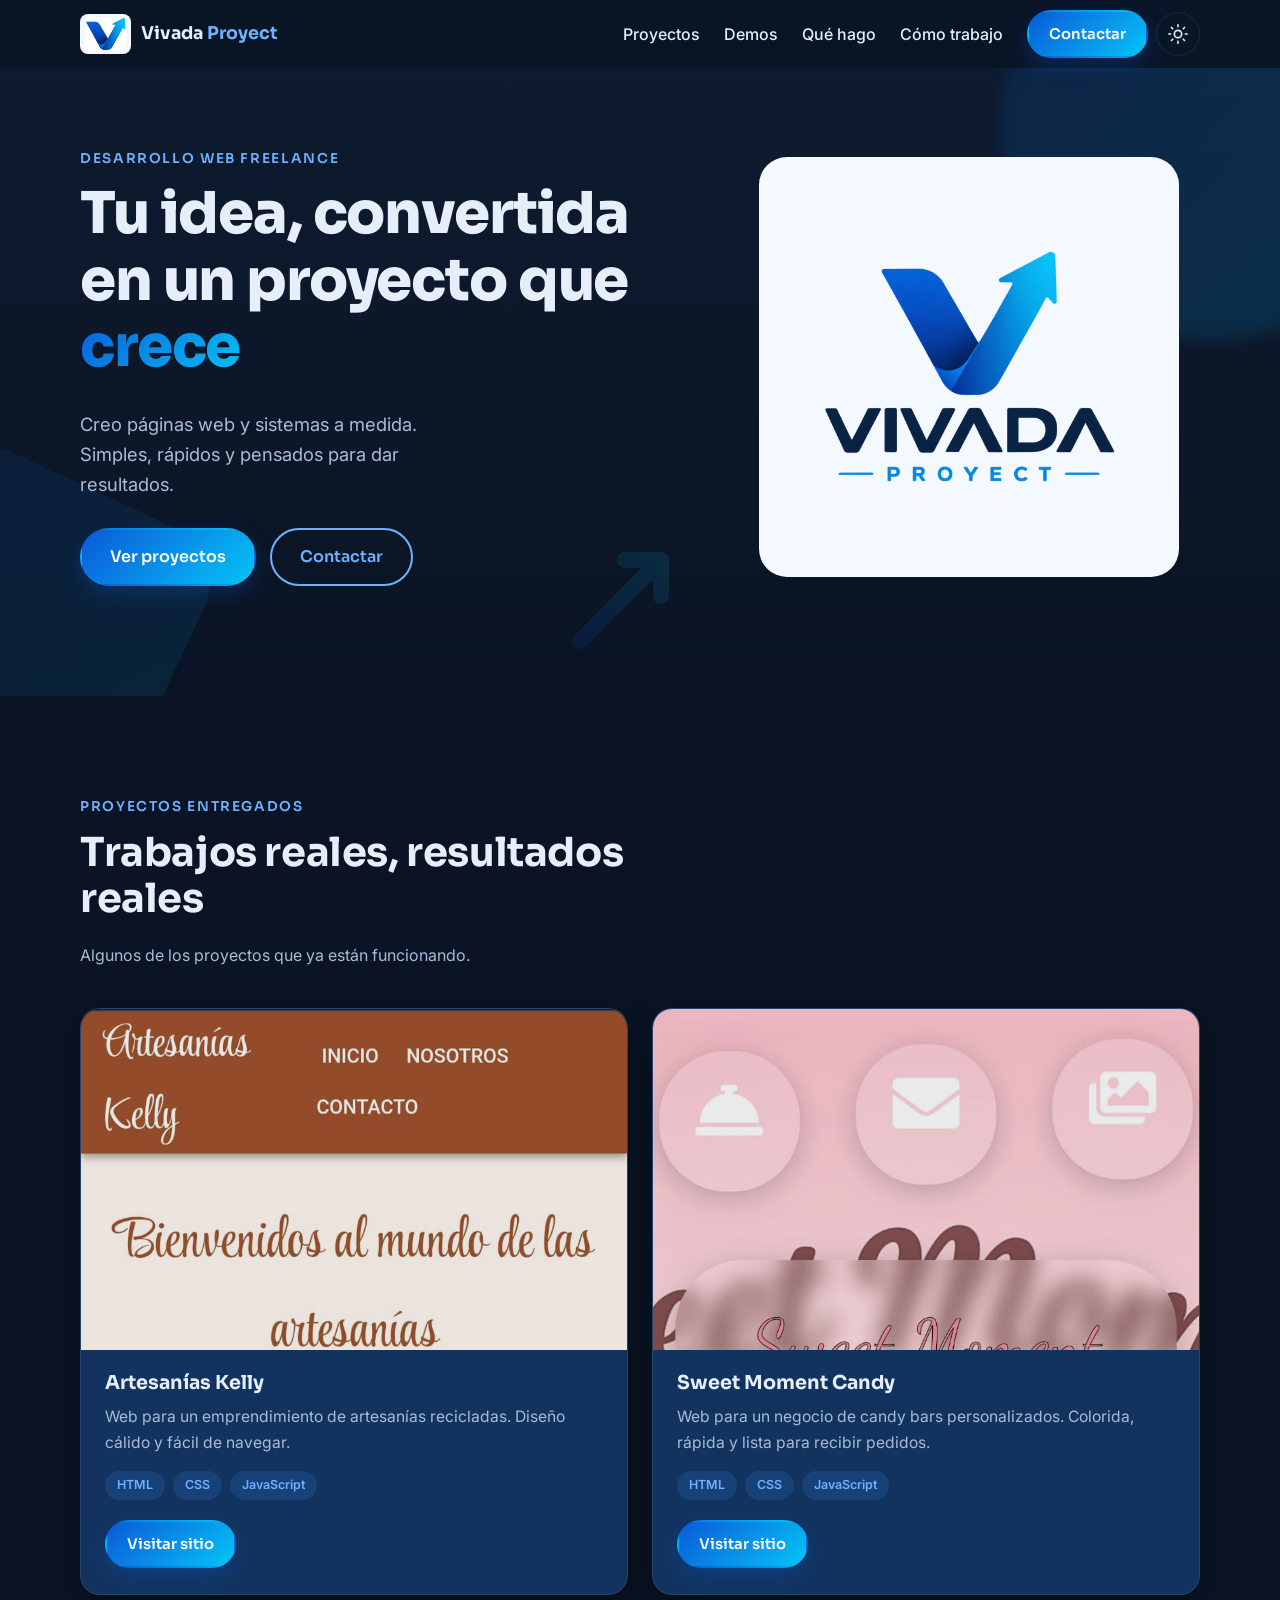
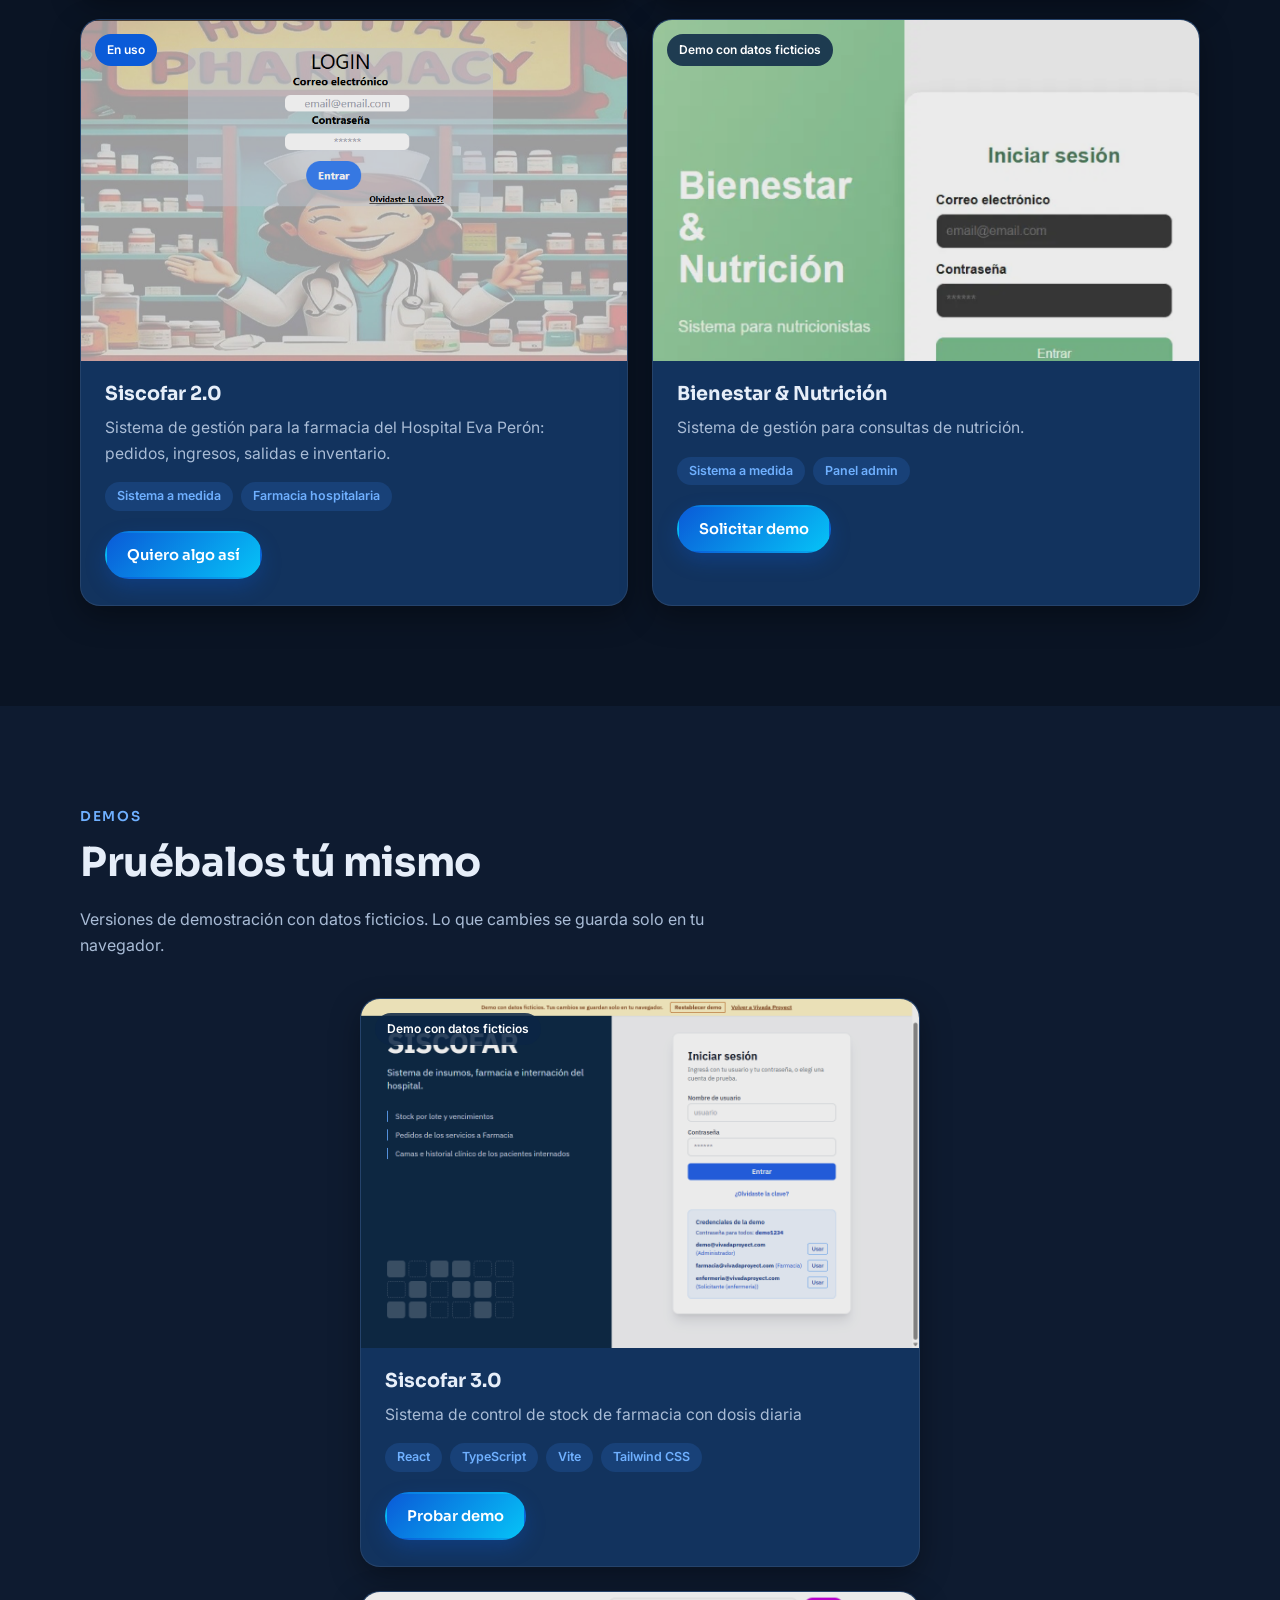
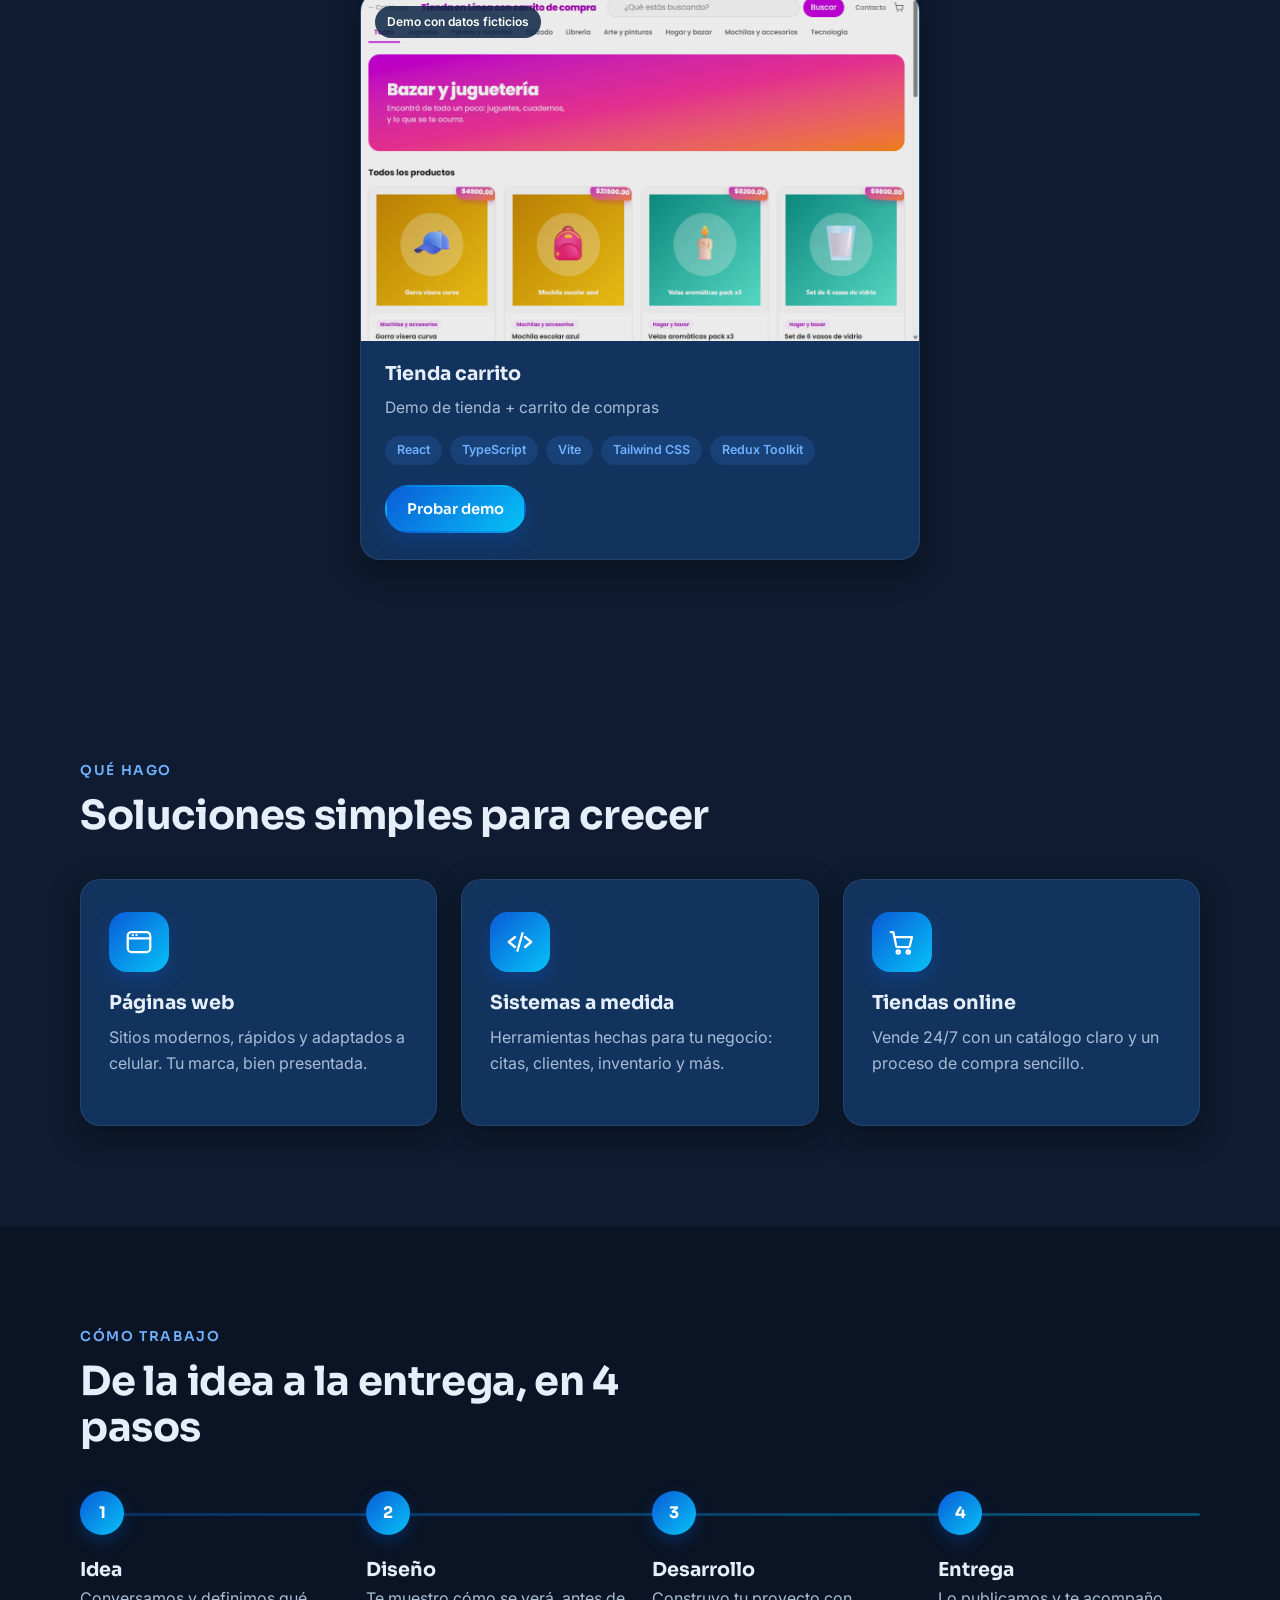
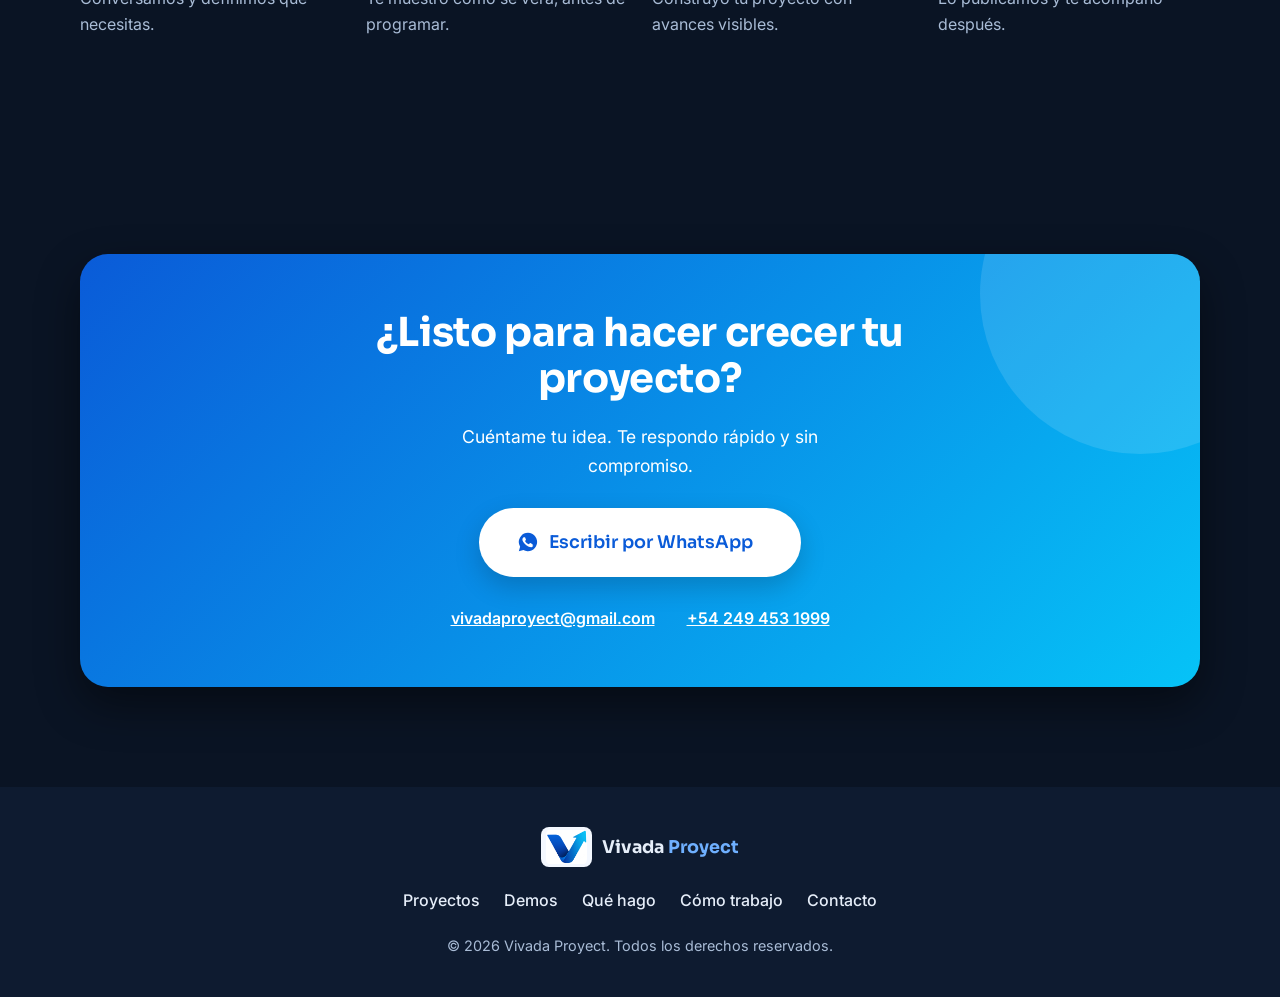
==== commit f2fe14ef: "Agrega demo Tienda carrito Co-Authored-By: Claude Sonnet 5.5 <noreply@anthropic.com>" ====
--- a/index.html
+++ b/index.html
@@ -186,6 +186,19 @@
               <p>Sistema de control de stock de farmacia con dosis diaria</p>
               <ul class="tags" aria-label="Tecnologías"><li>React</li><li>TypeScript</li><li>Vite</li><li>Tailwind CSS</li></ul>
               <a class="btn btn--small" href="demos/siscofar-3.0/" target="_blank" rel="noopener noreferrer">Probar demo<span class="sr-only"> (se abre en una pestaña nueva)</span></a>
+            </div>
+          </article>
+
+          <article class="card project reveal">
+            <div class="project__img">
+              <img src="assets/proyecto-tienda-carrito.png" alt="Captura de Tienda carrito" width="1200" height="750" loading="lazy">
+              <span class="badge">Demo con datos ficticios</span>
+            </div>
+            <div class="card__body">
+              <h3>Tienda carrito</h3>
+              <p>Demo de tienda + carrito de compras</p>
+              <ul class="tags" aria-label="Tecnologías"><li>React</li><li>TypeScript</li><li>Vite</li><li>Tailwind CSS</li><li>Redux Toolkit</li></ul>
+              <a class="btn btn--small" href="demos/tienda-carrito/" target="_blank" rel="noopener noreferrer">Probar demo<span class="sr-only"> (se abre en una pestaña nueva)</span></a>
             </div>
           </article>
         </div>
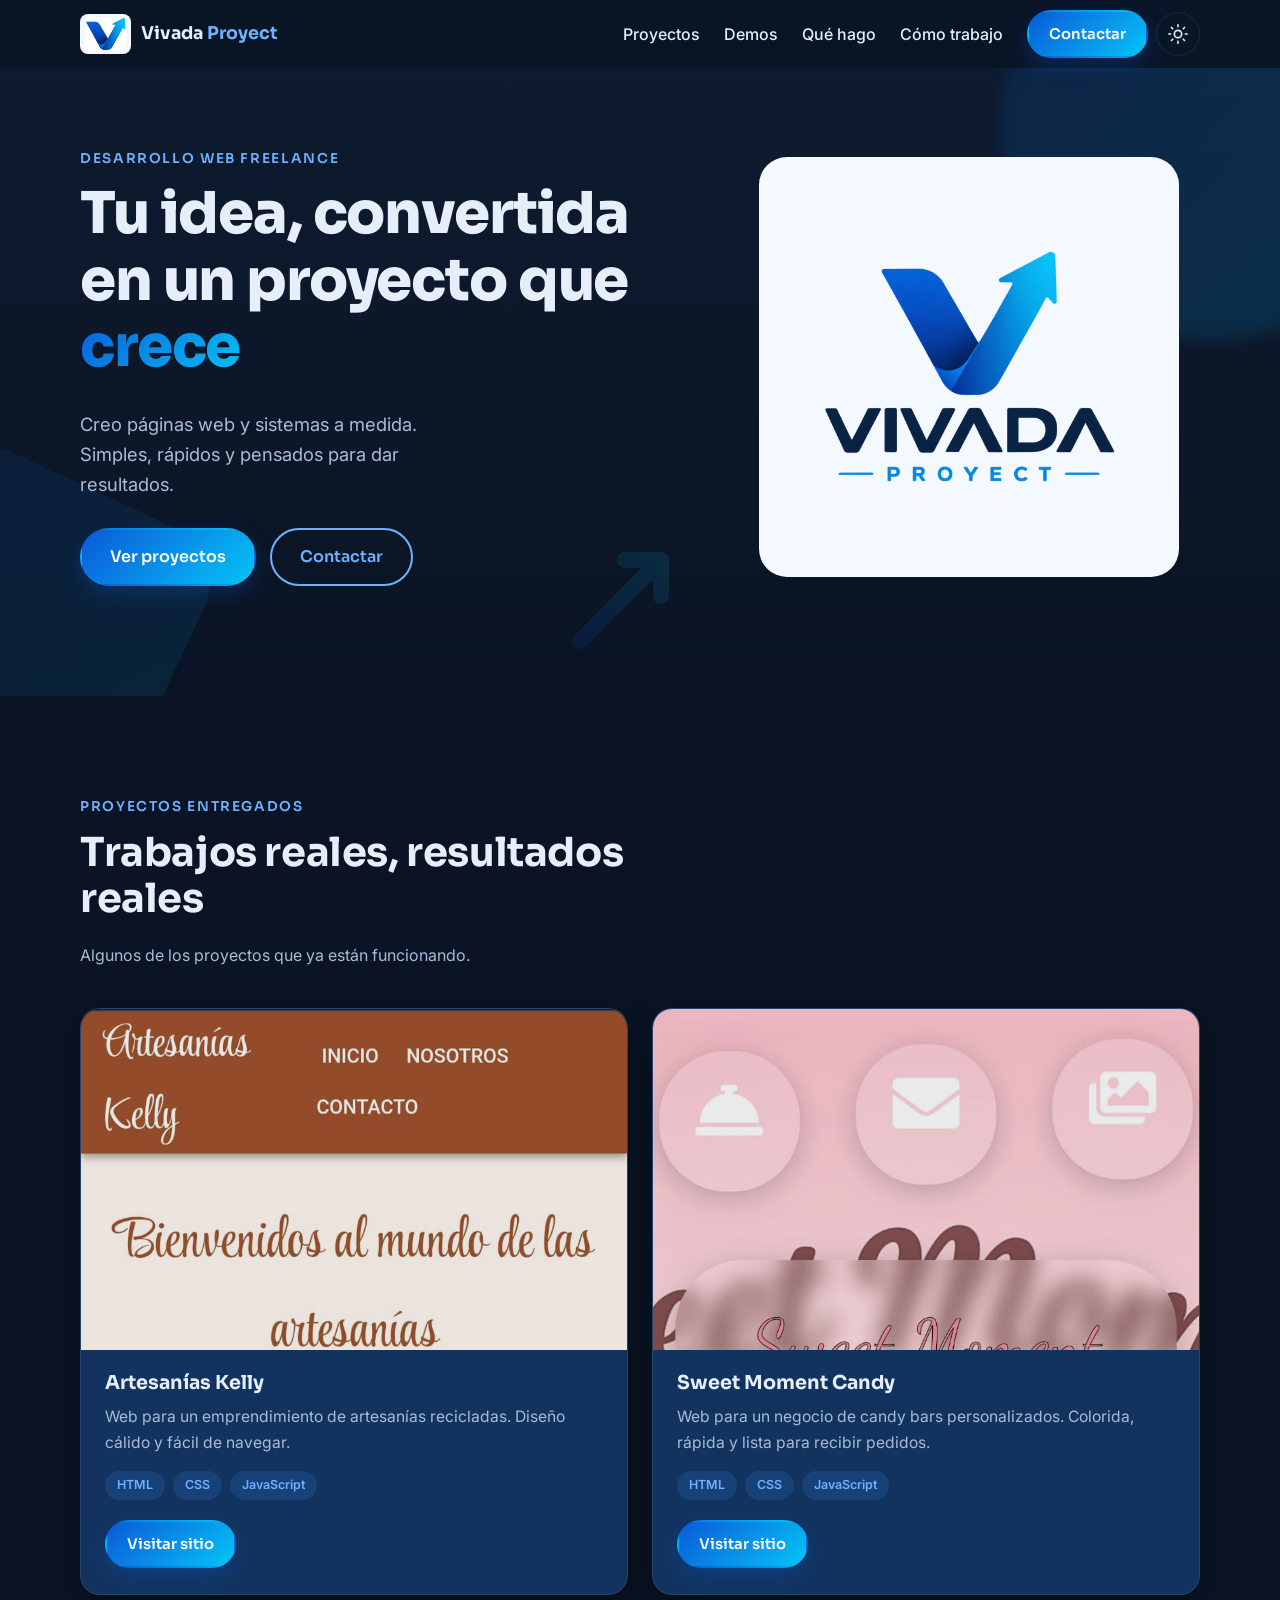
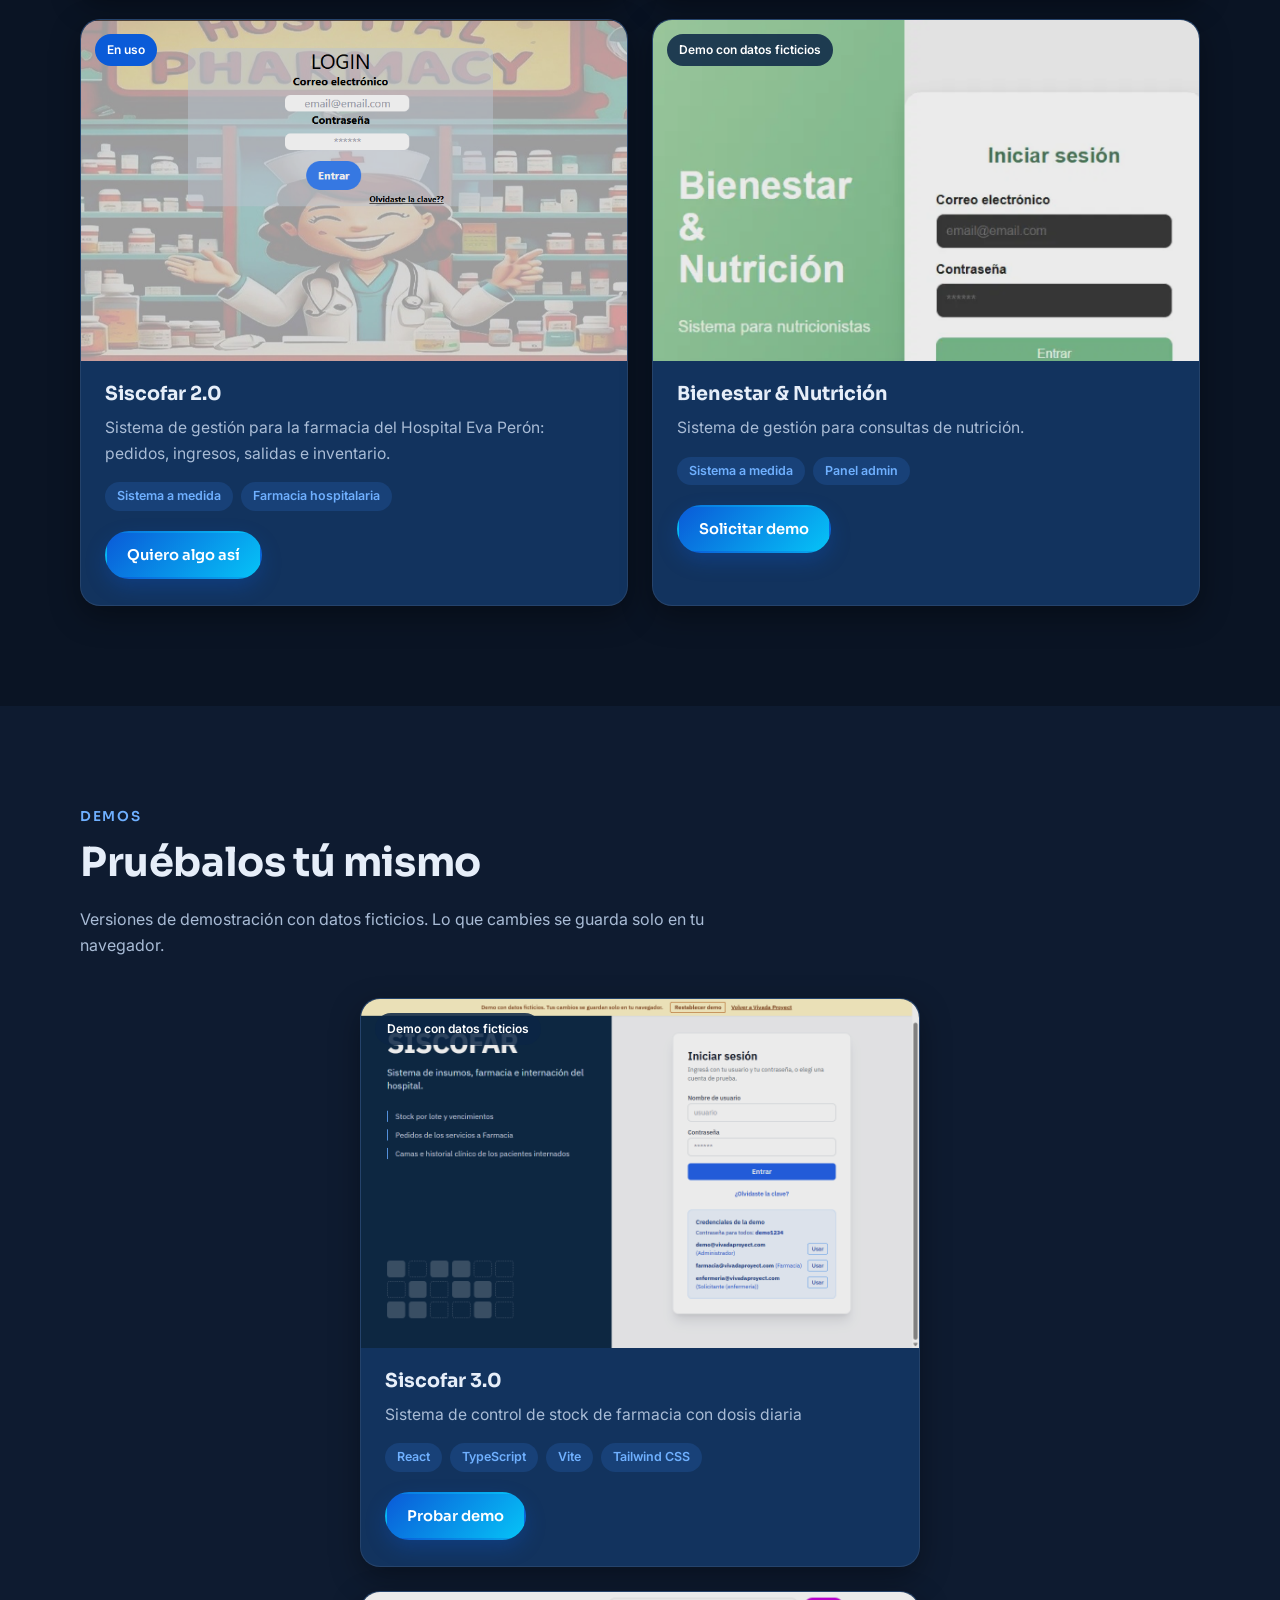
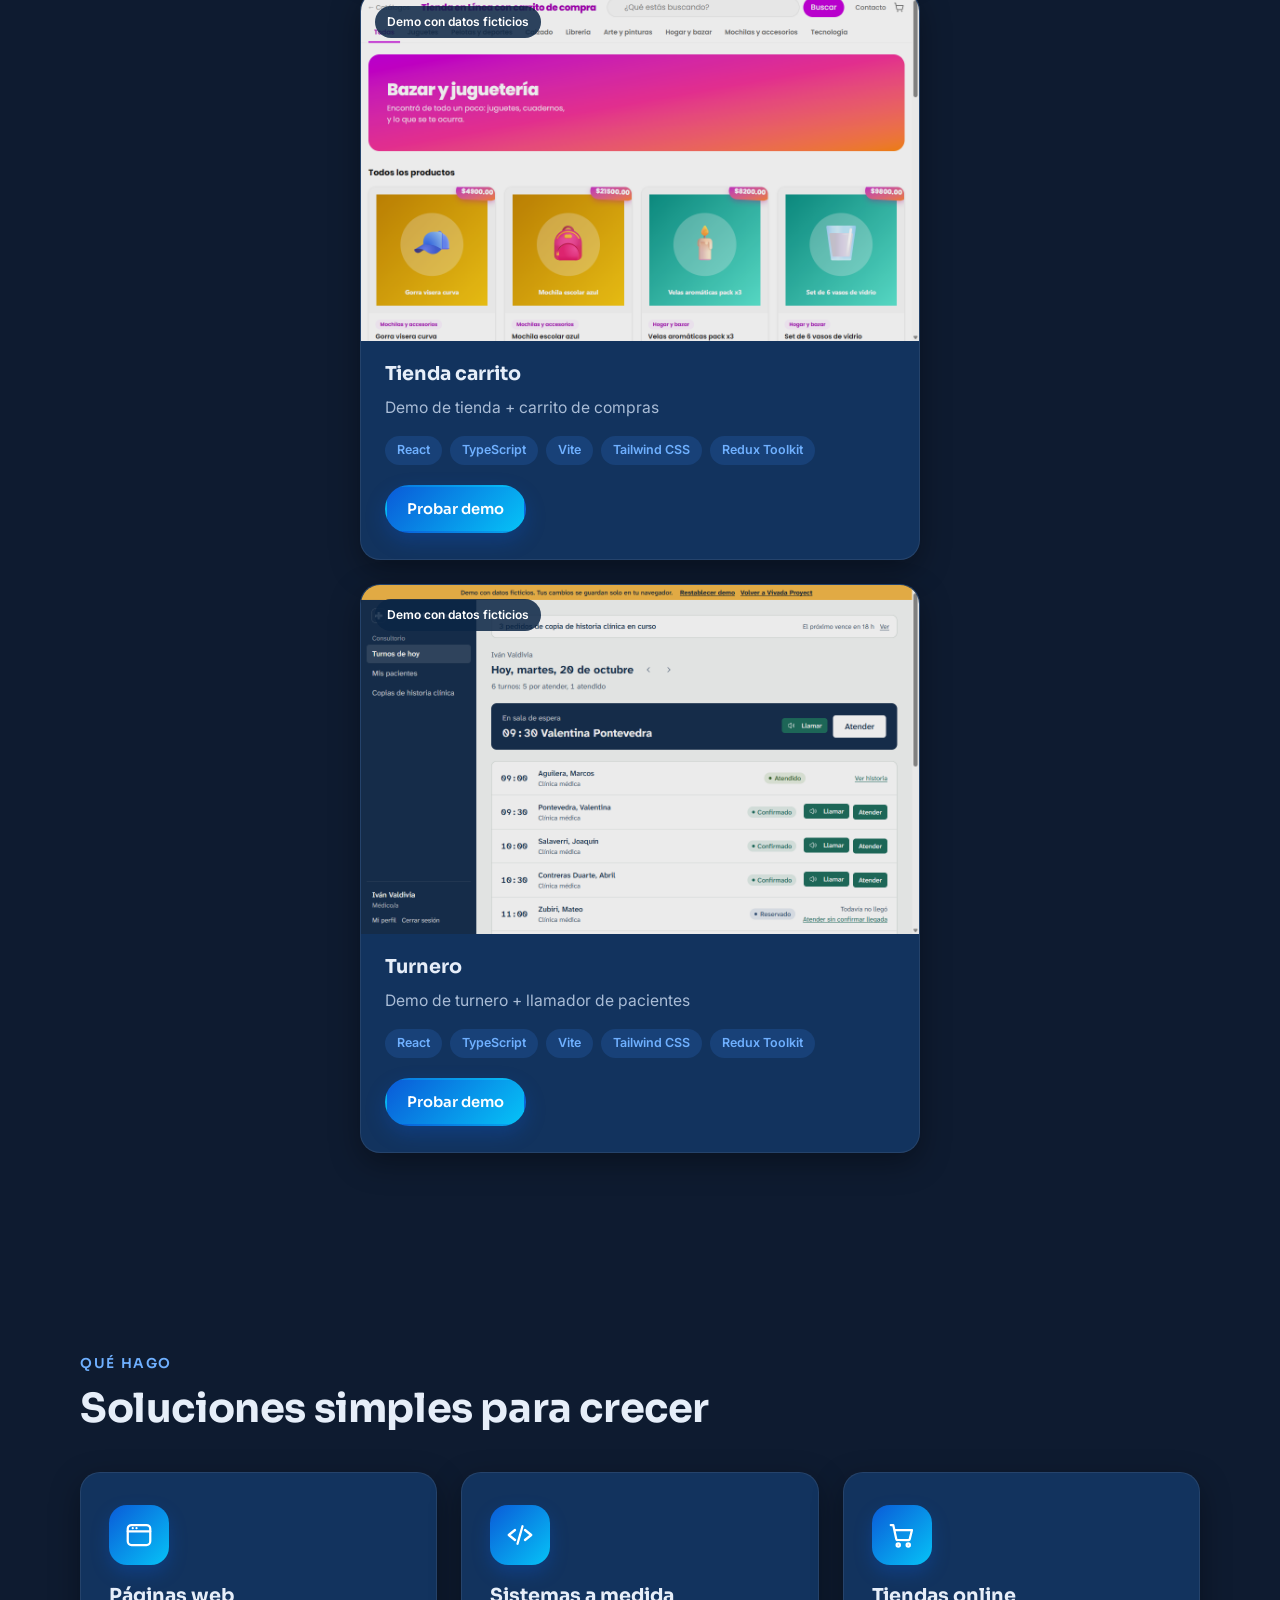
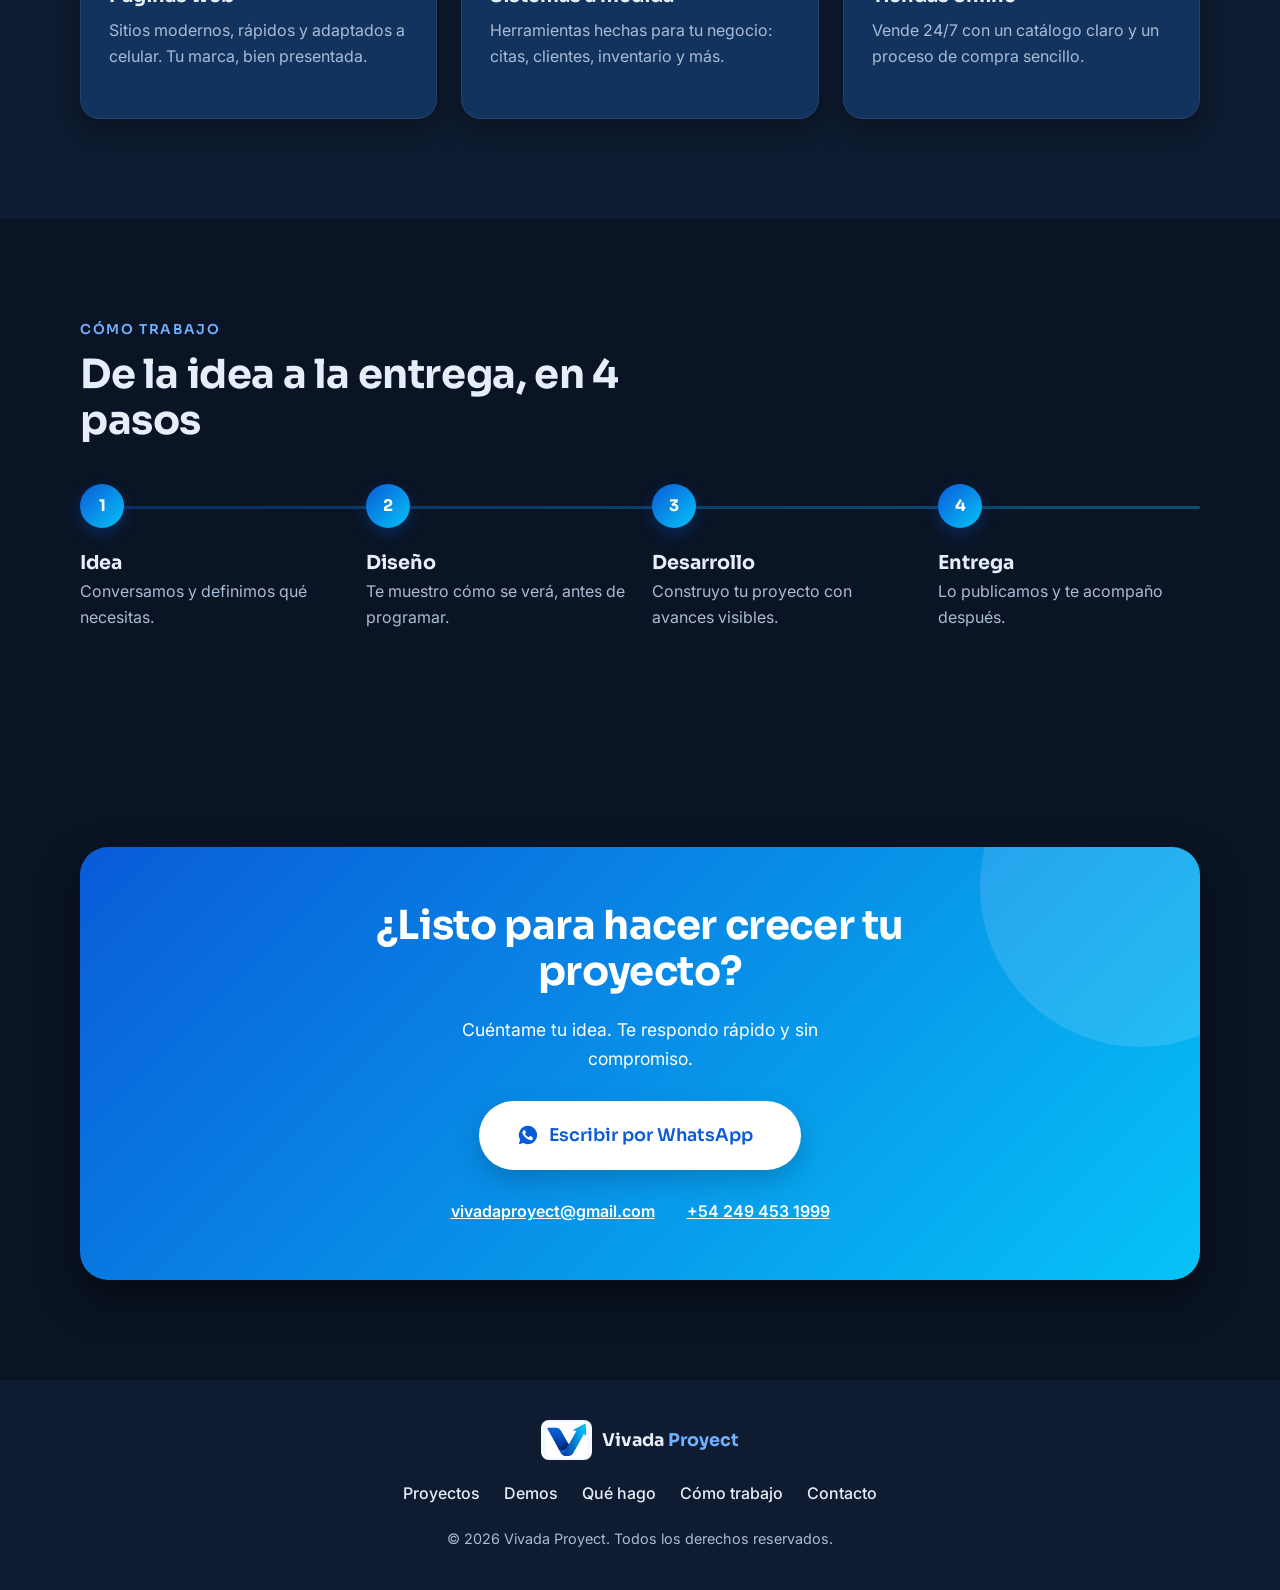
==== commit 27f46e47: "Agrega demo de Turnero (turnero + llamador de pacientes) Co-Authored-By: Claude Sonnet 5.5 <noreply@" ====
--- a/index.html
+++ b/index.html
@@ -199,6 +199,19 @@
               <p>Demo de tienda + carrito de compras</p>
               <ul class="tags" aria-label="Tecnologías"><li>React</li><li>TypeScript</li><li>Vite</li><li>Tailwind CSS</li><li>Redux Toolkit</li></ul>
               <a class="btn btn--small" href="demos/tienda-carrito/" target="_blank" rel="noopener noreferrer">Probar demo<span class="sr-only"> (se abre en una pestaña nueva)</span></a>
+            </div>
+          </article>
+
+          <article class="card project reveal">
+            <div class="project__img">
+              <img src="assets/proyecto-turnero.png" alt="Captura de Turnero" width="1200" height="750" loading="lazy">
+              <span class="badge">Demo con datos ficticios</span>
+            </div>
+            <div class="card__body">
+              <h3>Turnero</h3>
+              <p>Demo de turnero + llamador de pacientes</p>
+              <ul class="tags" aria-label="Tecnologías"><li>React</li><li>TypeScript</li><li>Vite</li><li>Tailwind CSS</li><li>Redux Toolkit</li></ul>
+              <a class="btn btn--small" href="demos/turnero/" target="_blank" rel="noopener noreferrer">Probar demo<span class="sr-only"> (se abre en una pestaña nueva)</span></a>
             </div>
           </article>
         </div>
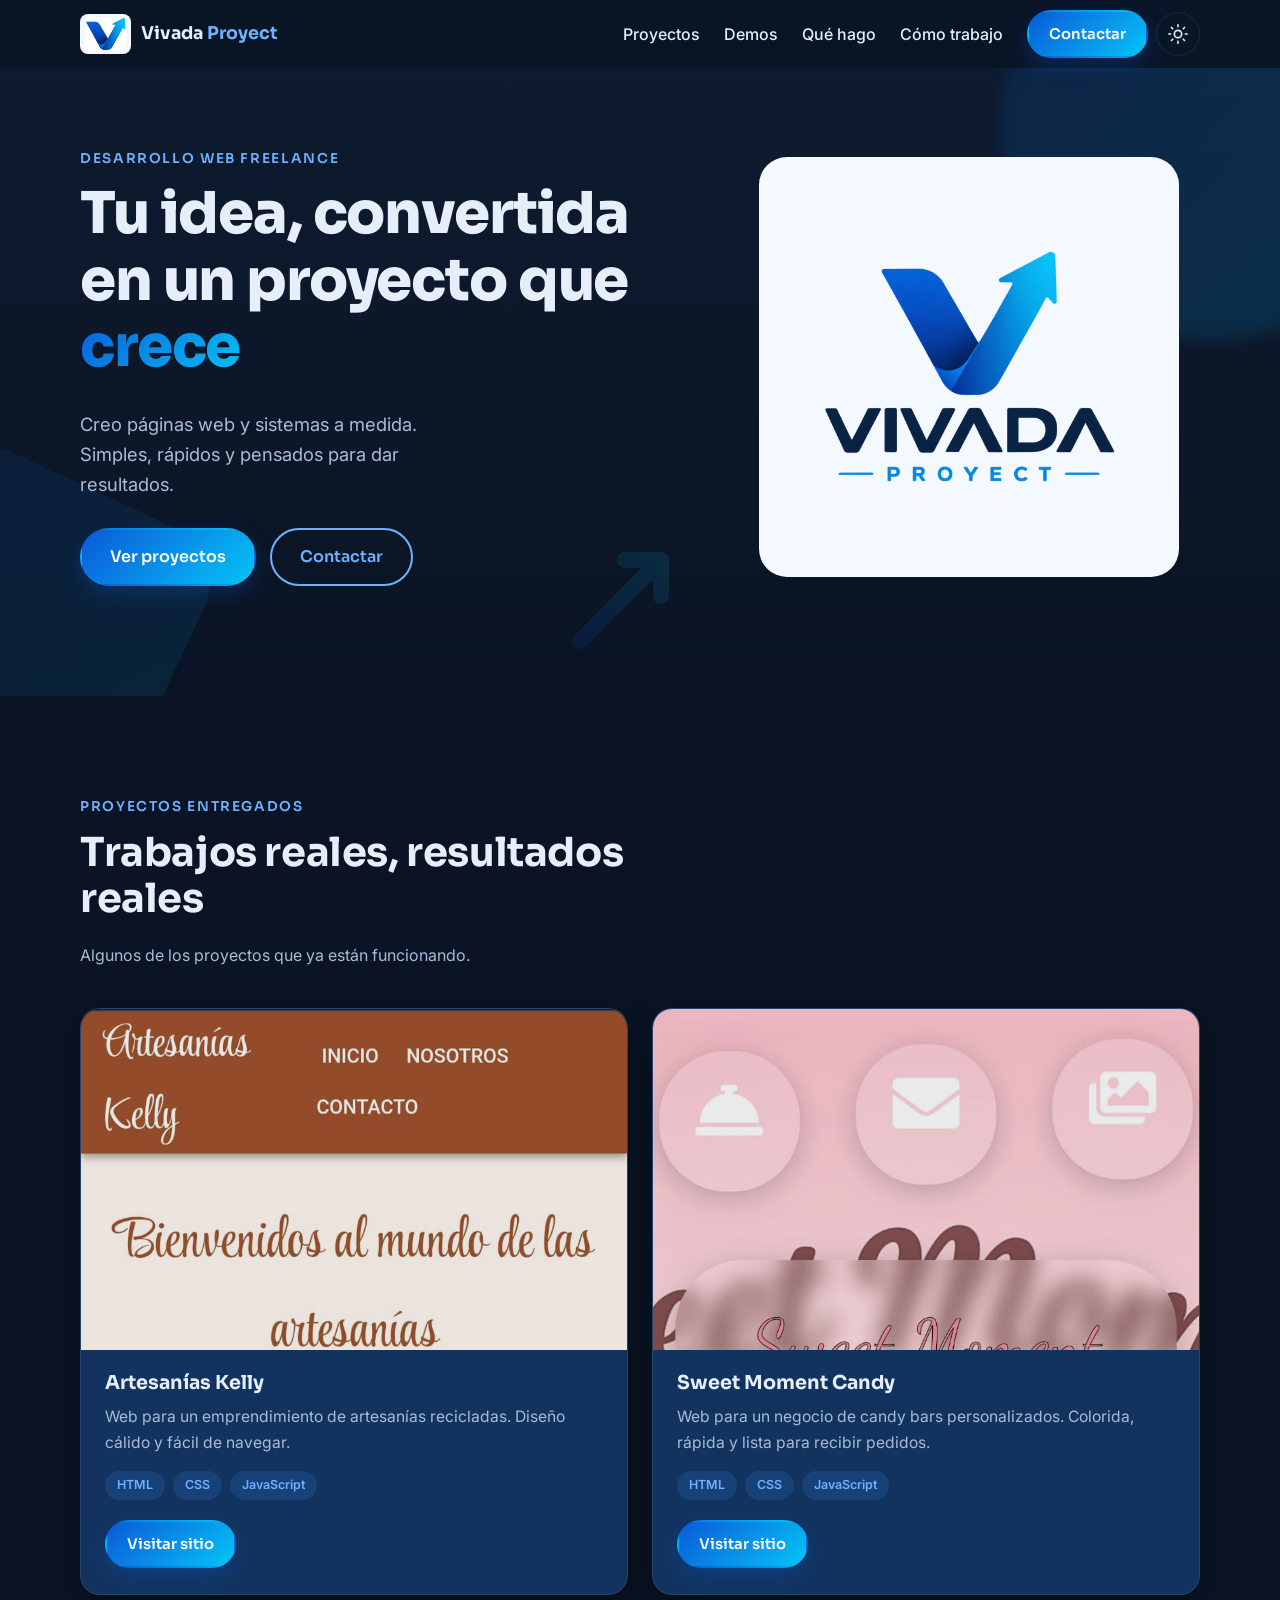
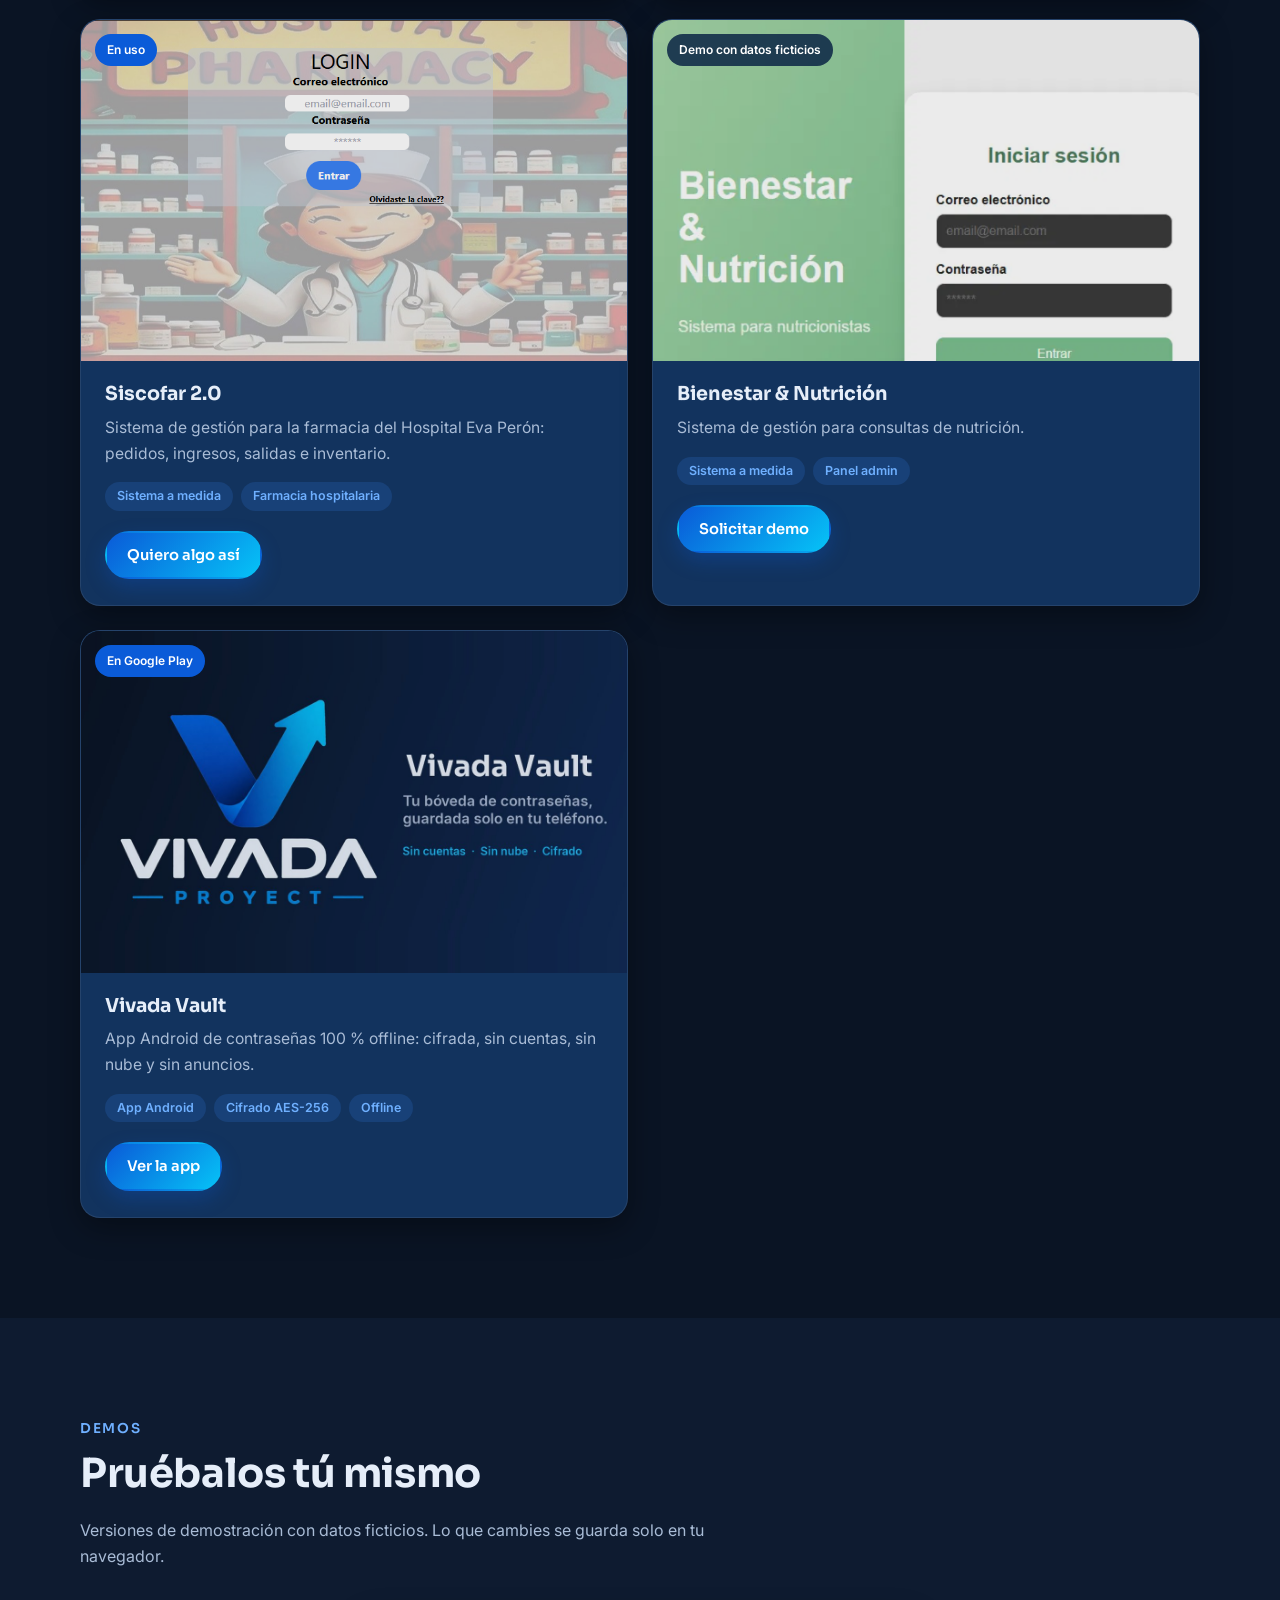
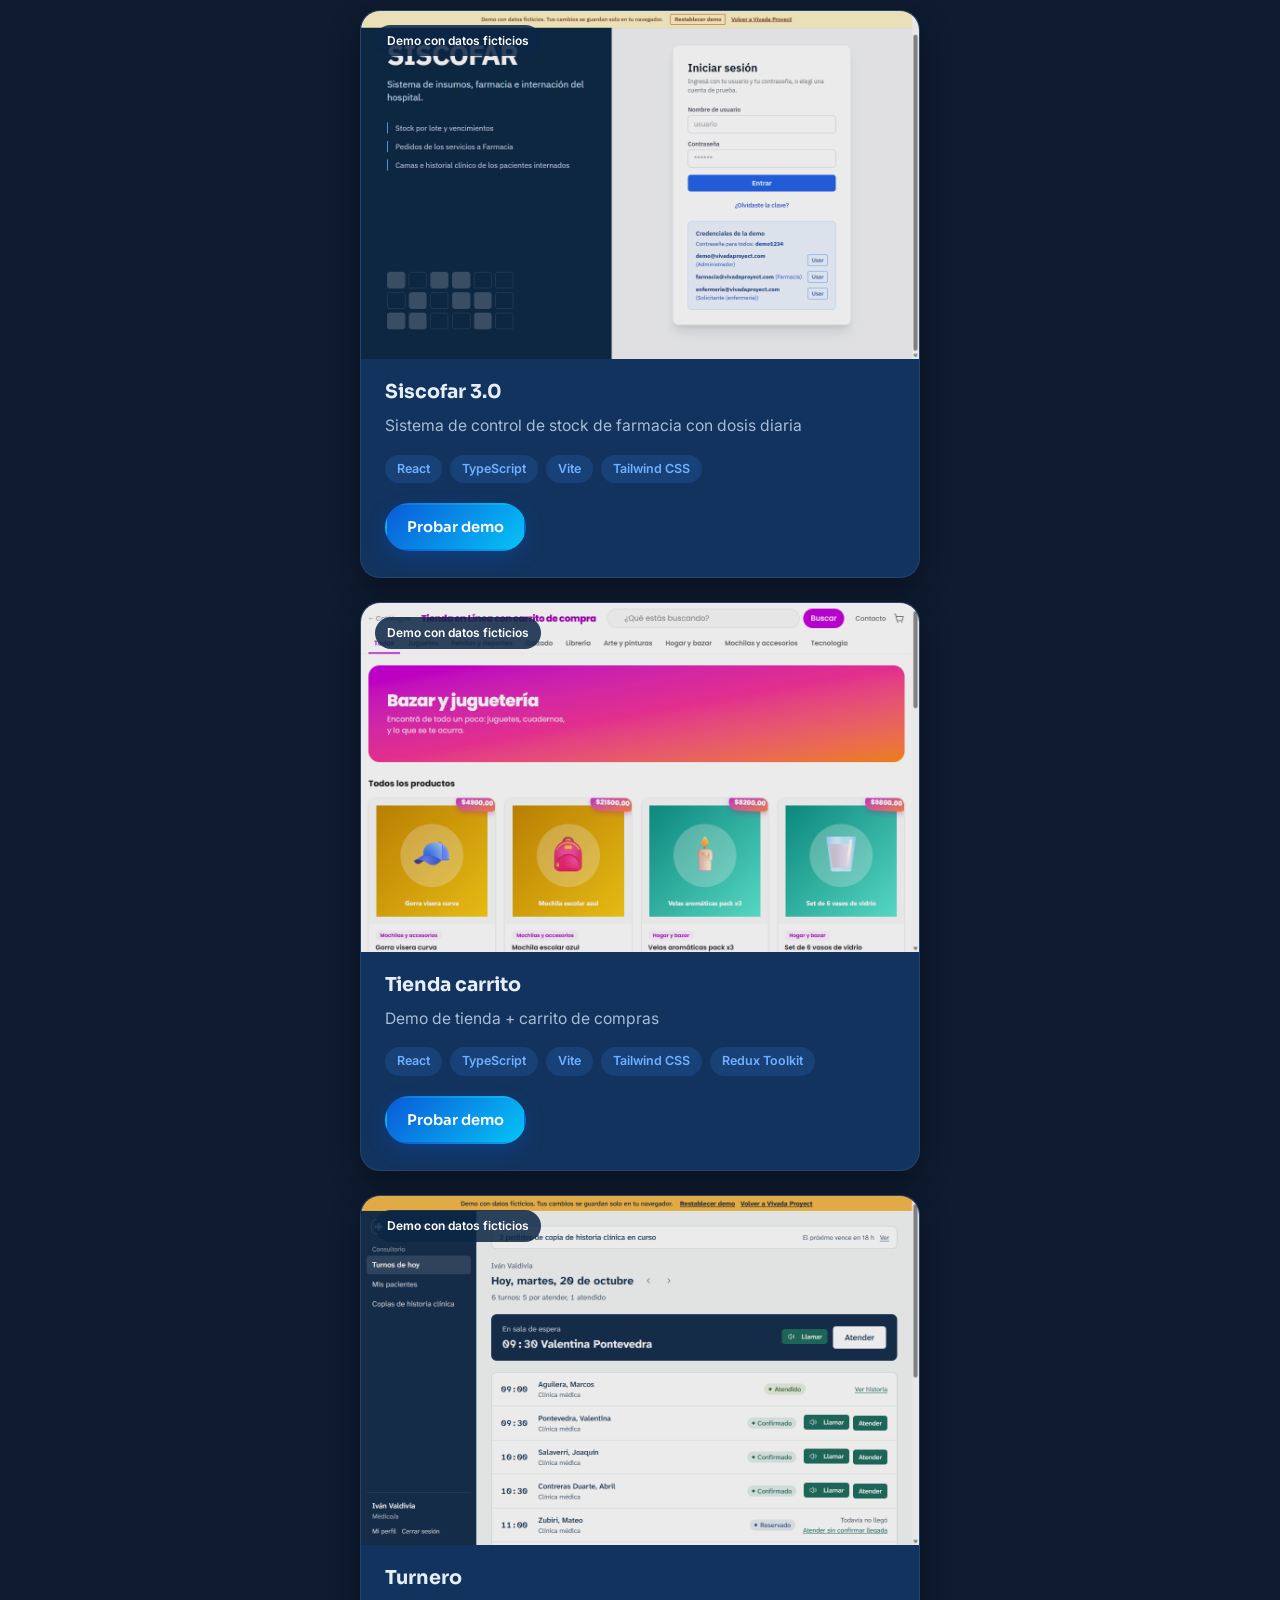
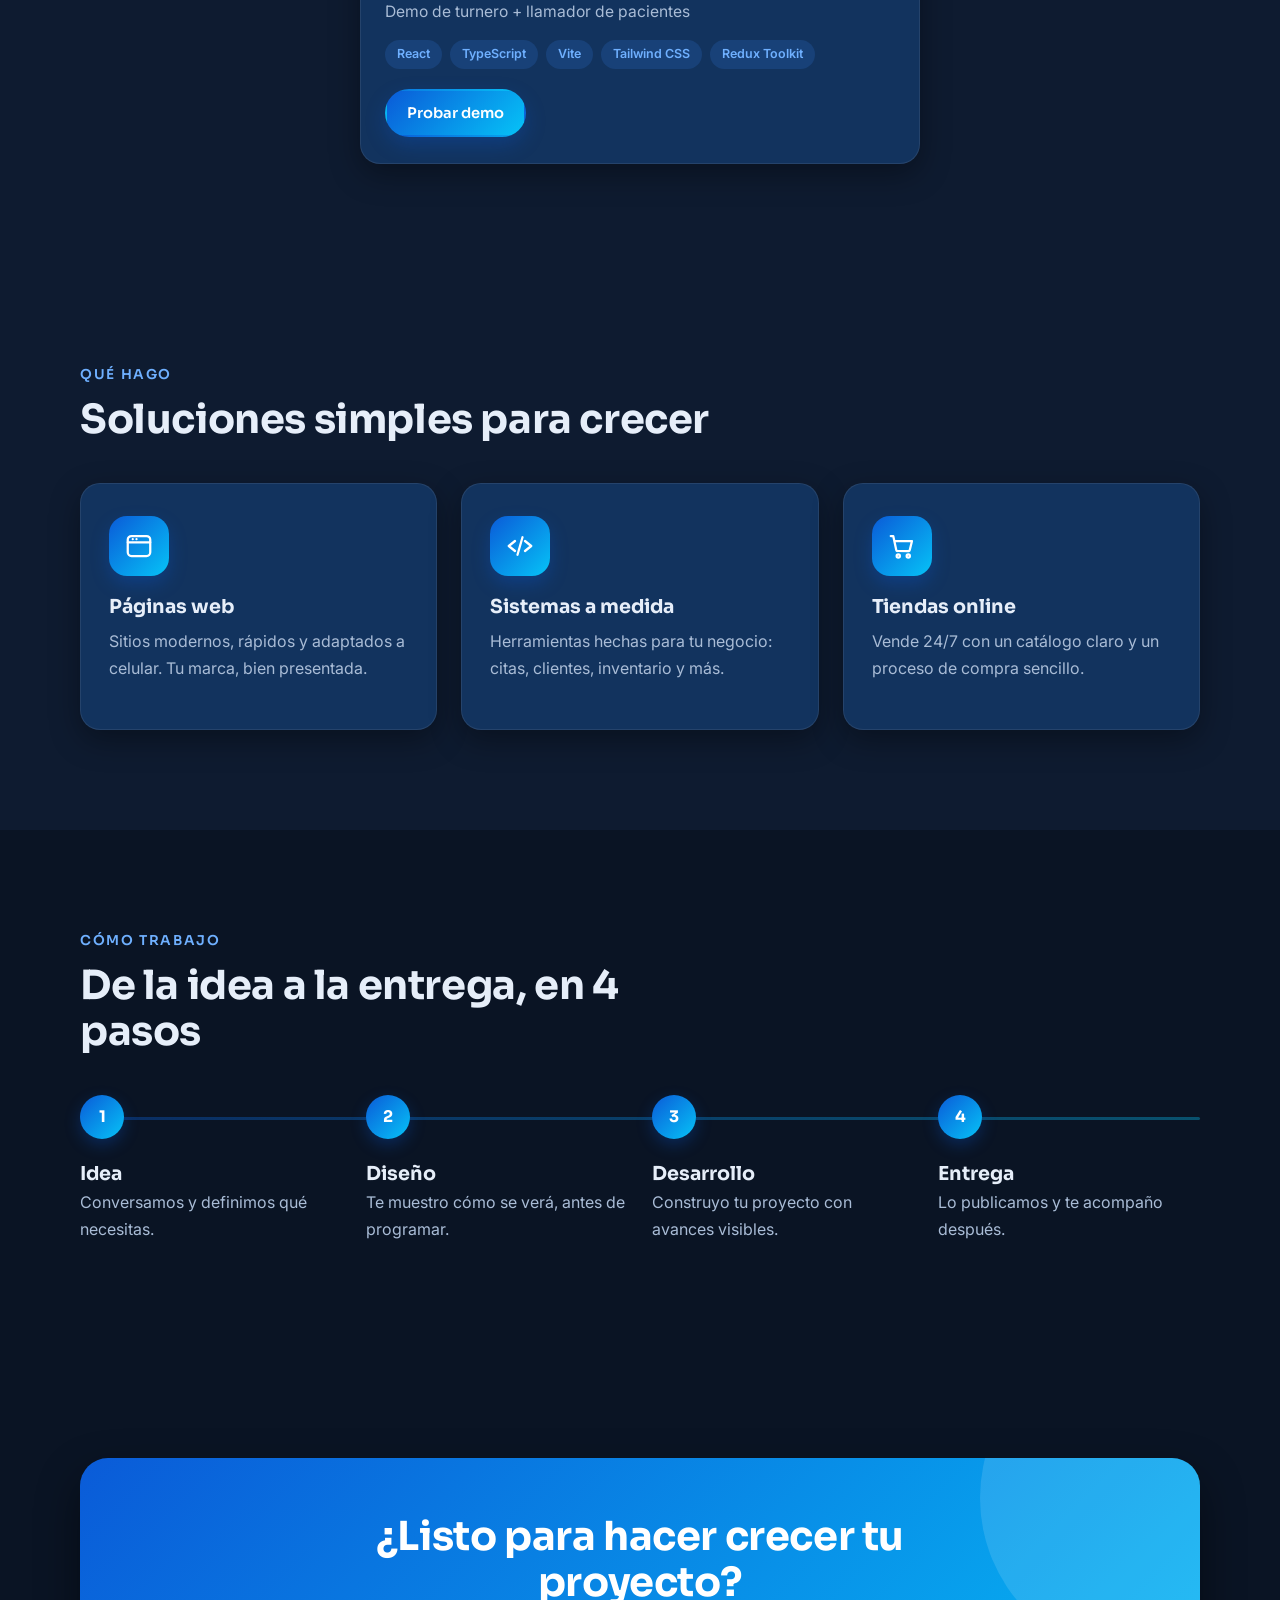
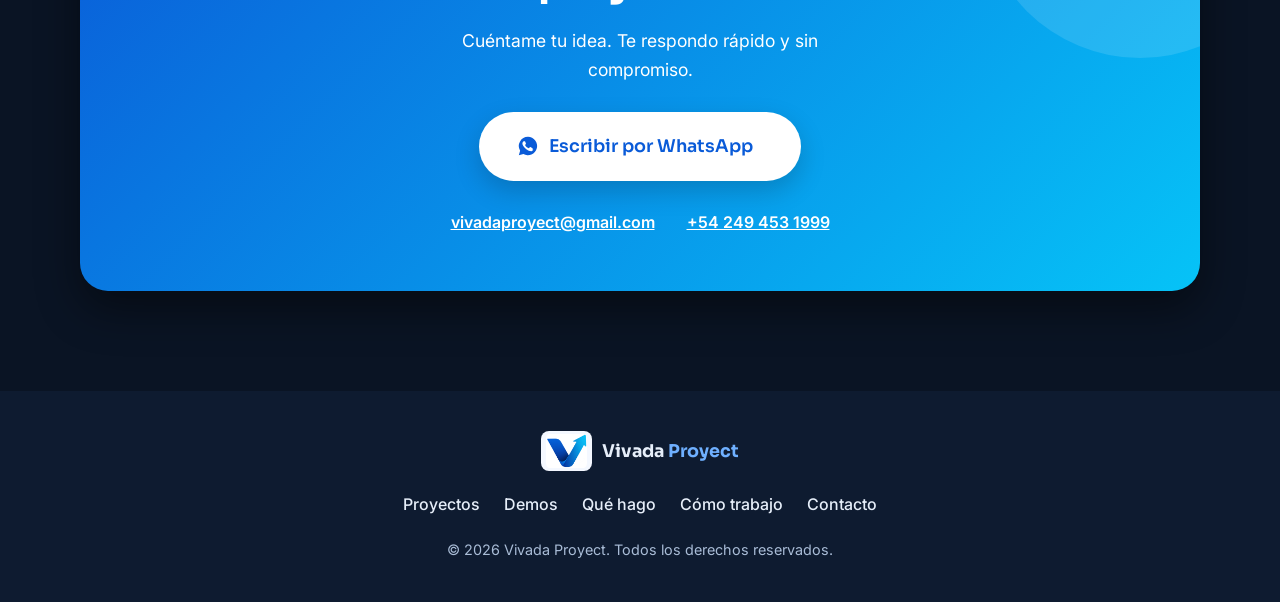
==== commit faa8e8b7: "Página de Vivada Vault, sitemap, robots.txt y ajuste de política de privacidad - Nueva página de la " ====
--- a/index.html
+++ b/index.html
@@ -160,6 +160,20 @@
               <p>Sistema de gestión para consultas de nutrición.</p>
               <ul class="tags" aria-label="Tecnologías"><li>Sistema a medida</li><li>Panel admin</li></ul>
               <a class="btn btn--small" href="#contacto" data-demo>Solicitar demo</a>
+            </div>
+          </article>
+
+          <!-- Proyecto 5 -->
+          <article class="card project reveal">
+            <div class="project__img">
+              <img src="assets/proyecto-vault.jpg" alt="Vivada Vault: tu bóveda de contraseñas, guardada solo en tu teléfono" width="1200" height="750" loading="lazy">
+              <span class="badge badge--live">En Google Play</span>
+            </div>
+            <div class="card__body">
+              <h3>Vivada Vault</h3>
+              <p>App Android de contraseñas 100 % offline: cifrada, sin cuentas, sin nube y sin anuncios.</p>
+              <ul class="tags" aria-label="Tecnologías"><li>App Android</li><li>Cifrado AES-256</li><li>Offline</li></ul>
+              <a class="btn btn--small" href="app/vault/">Ver la app</a>
             </div>
           </article>
         </div>
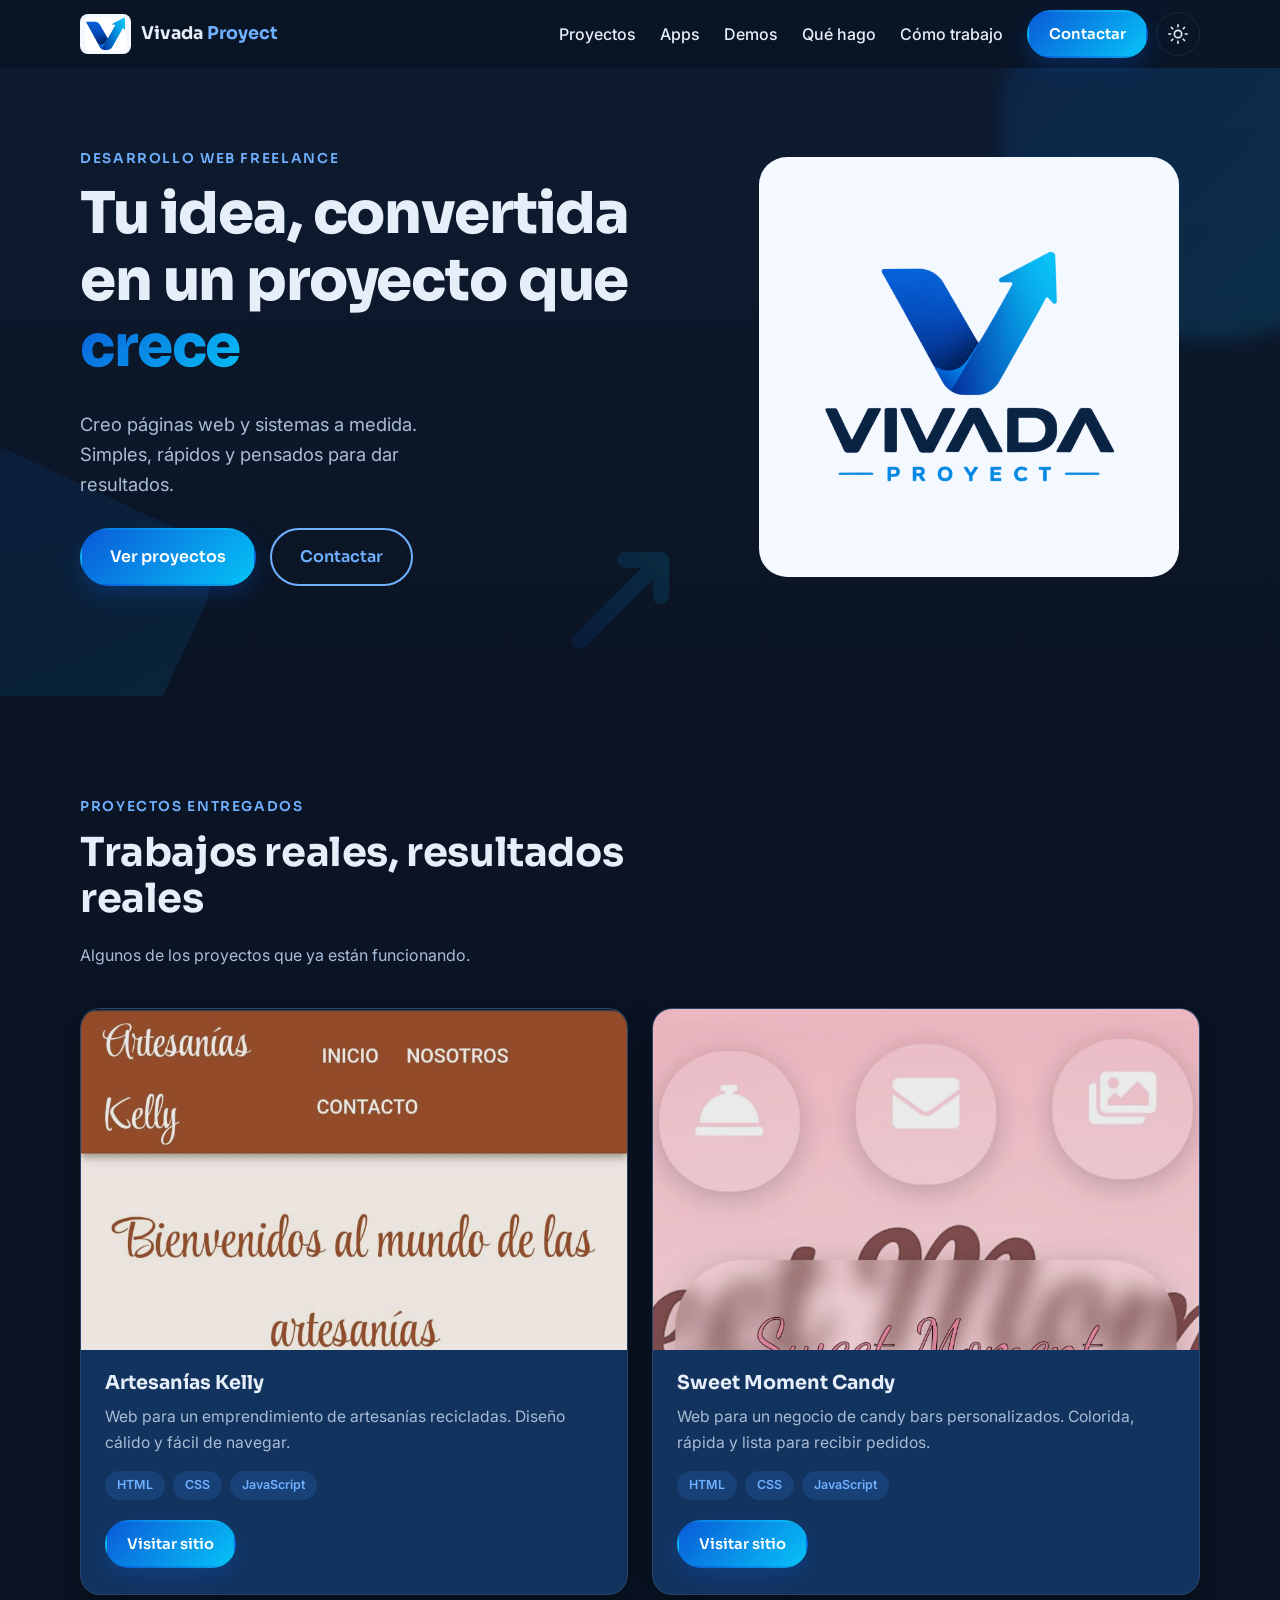
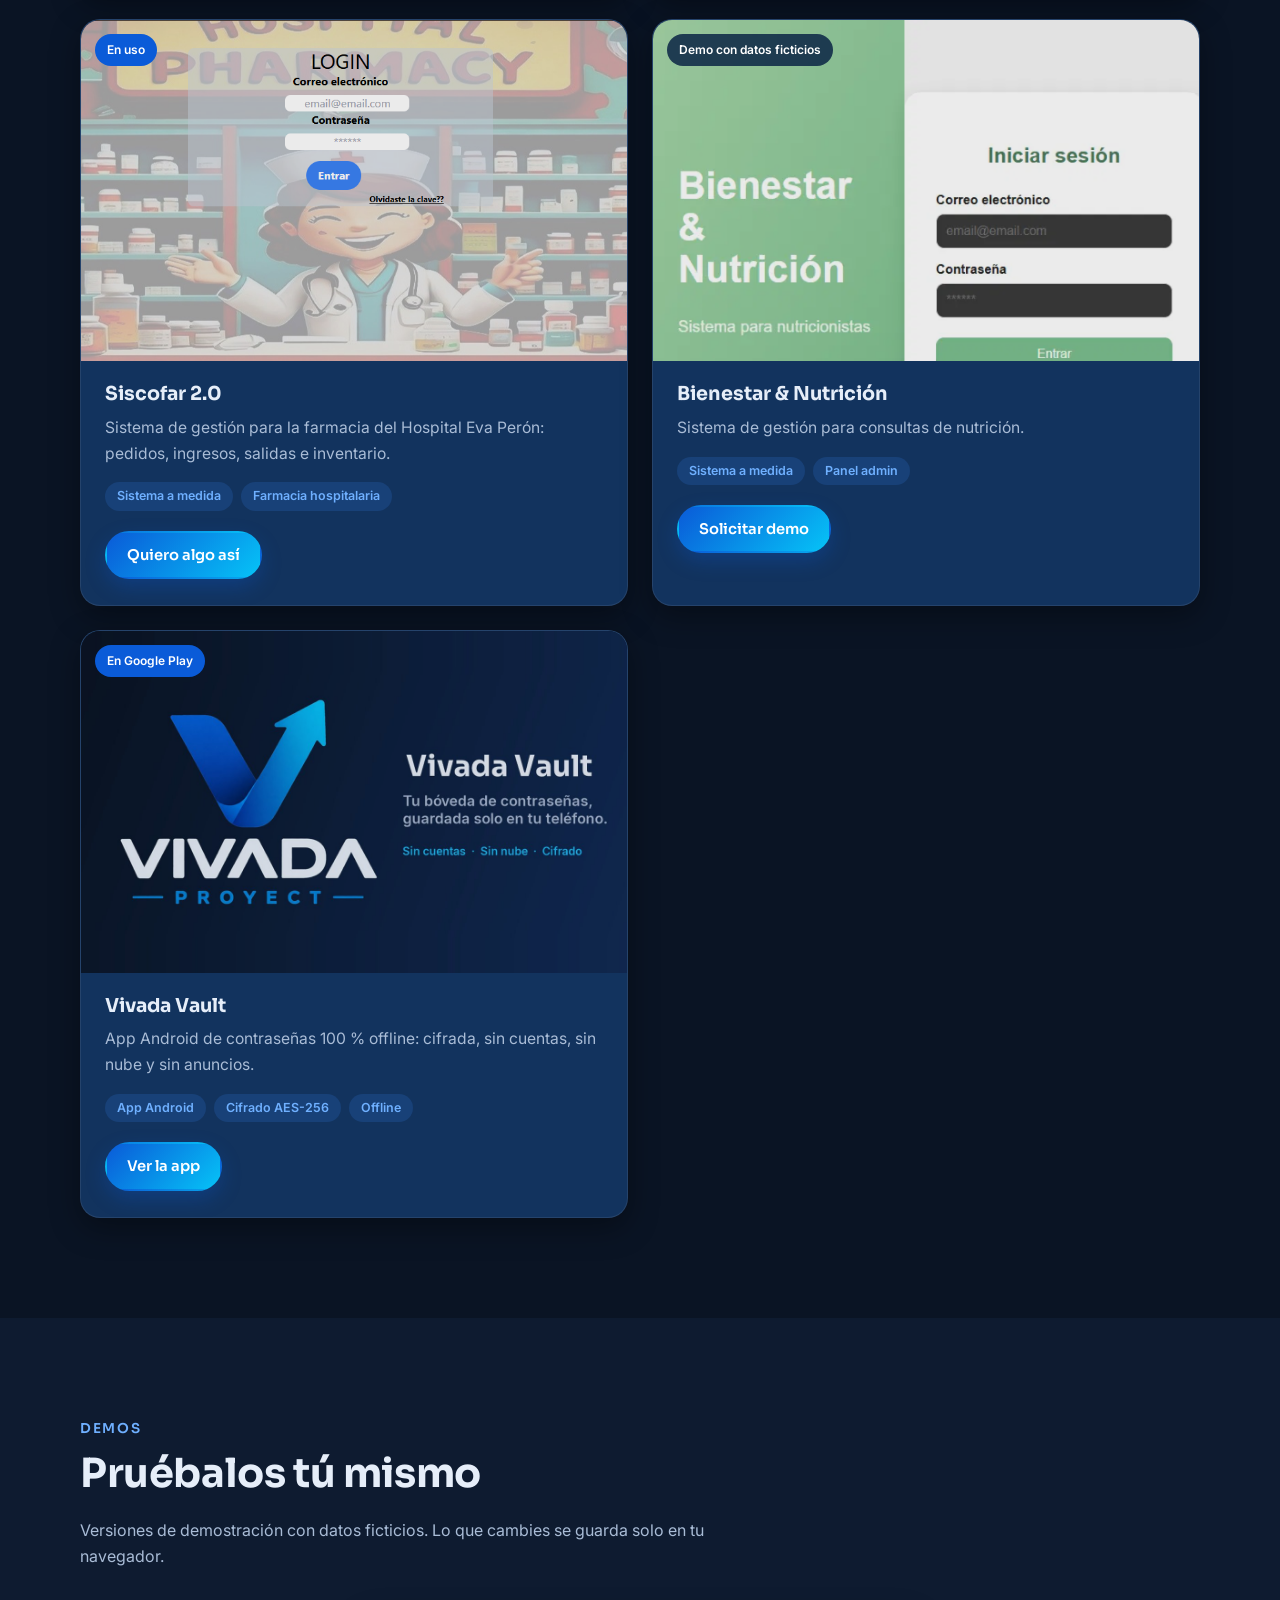
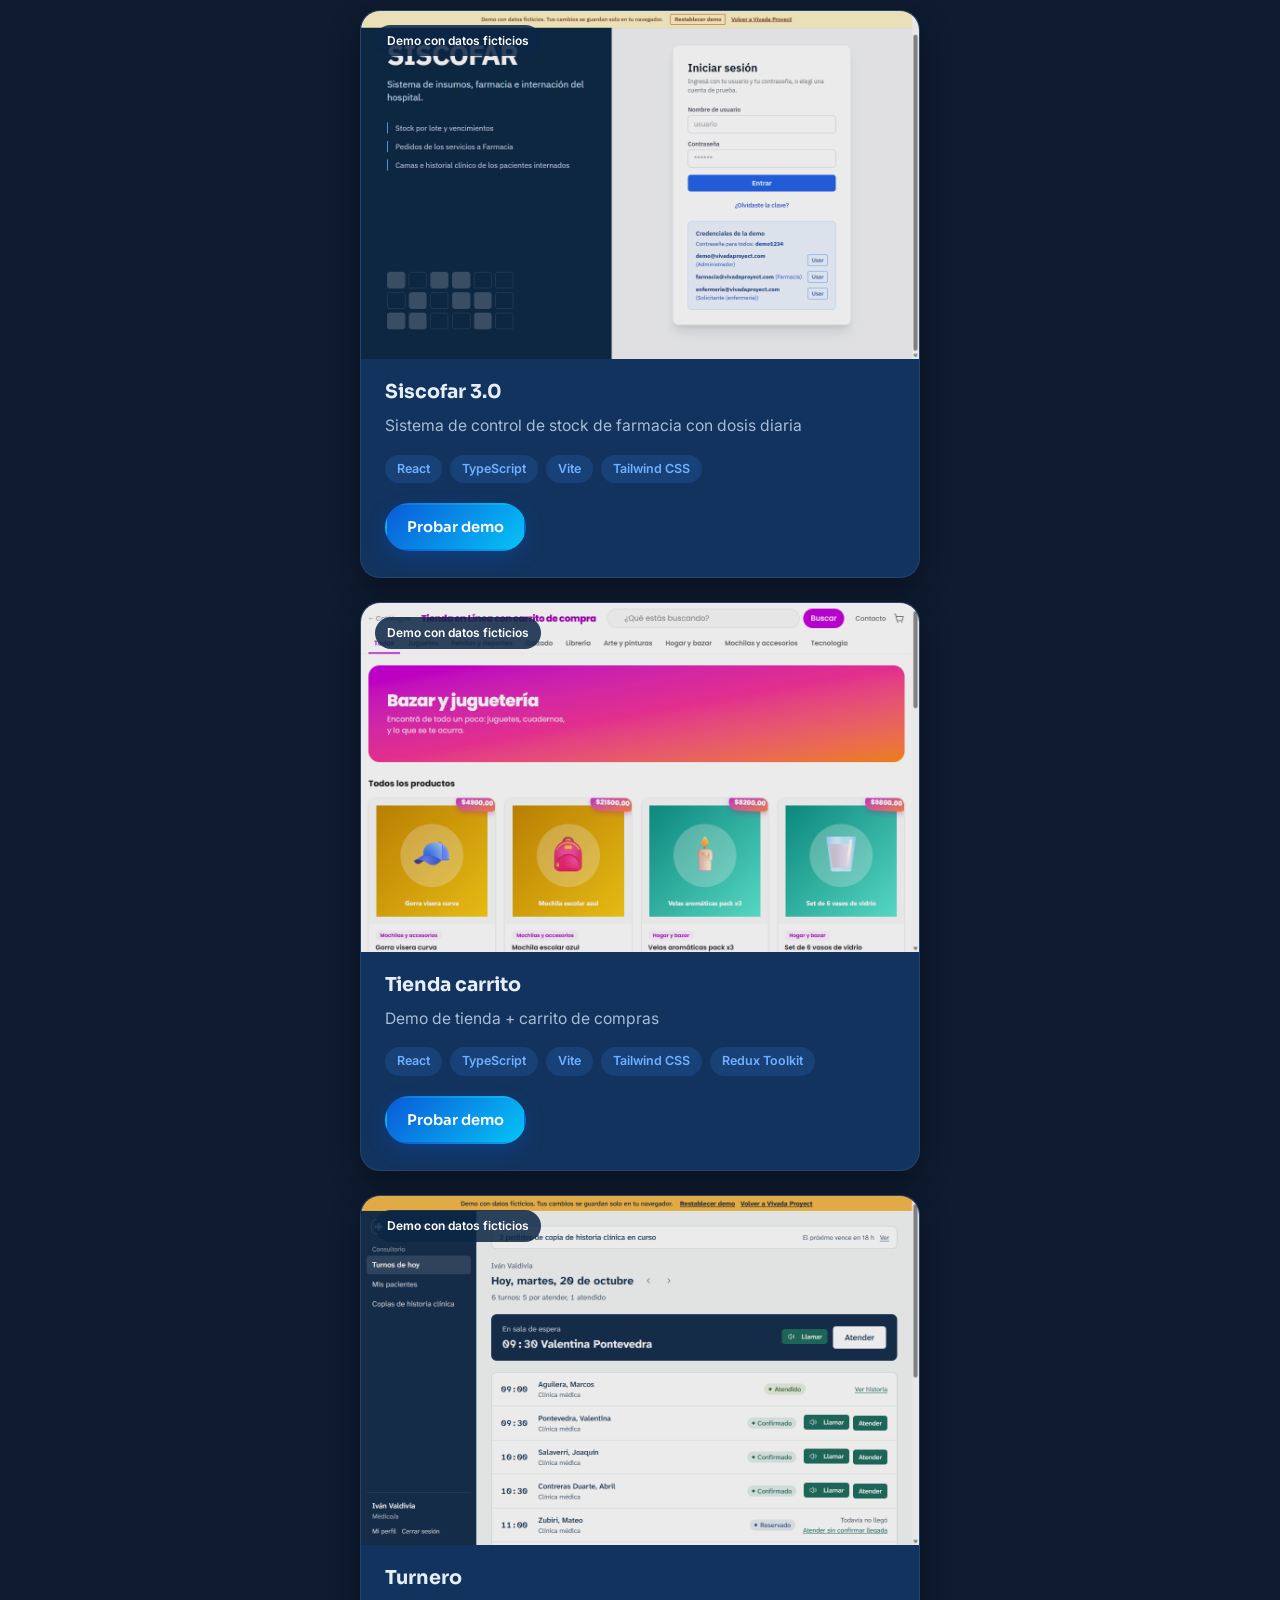
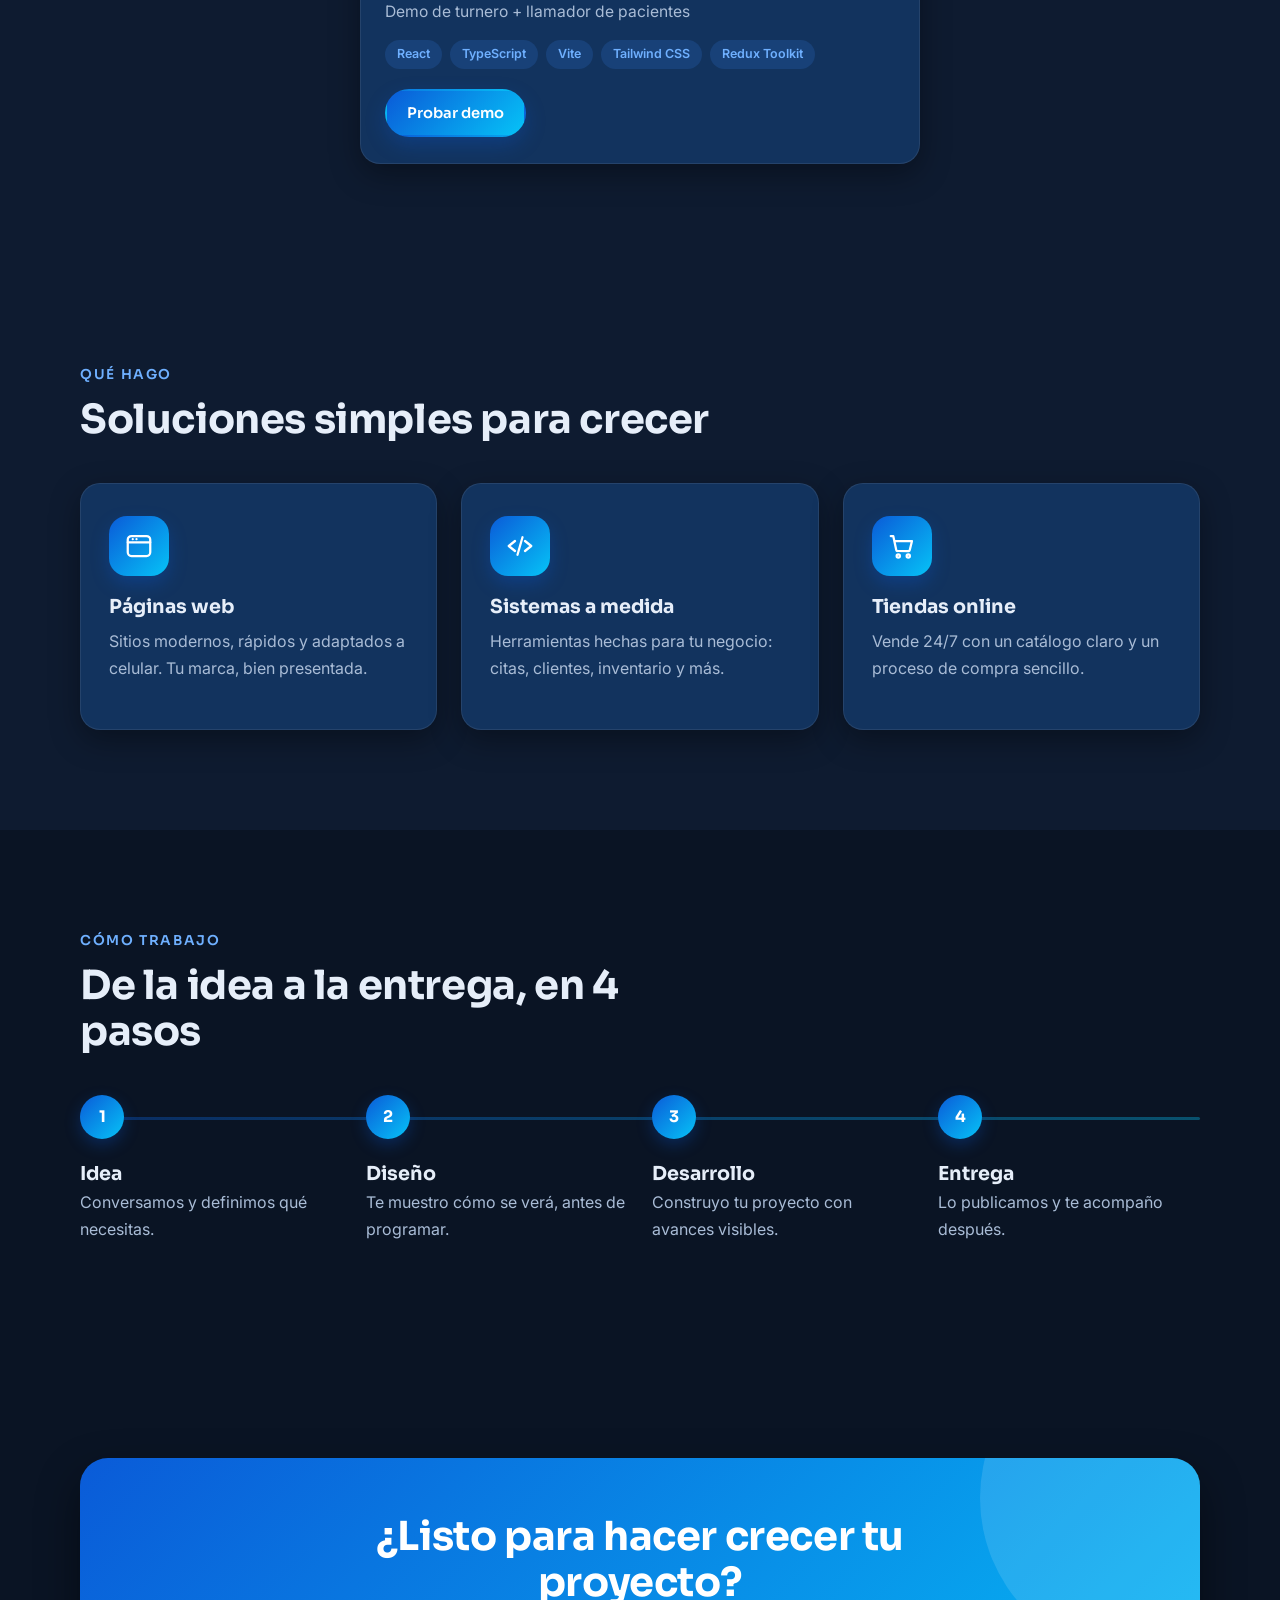
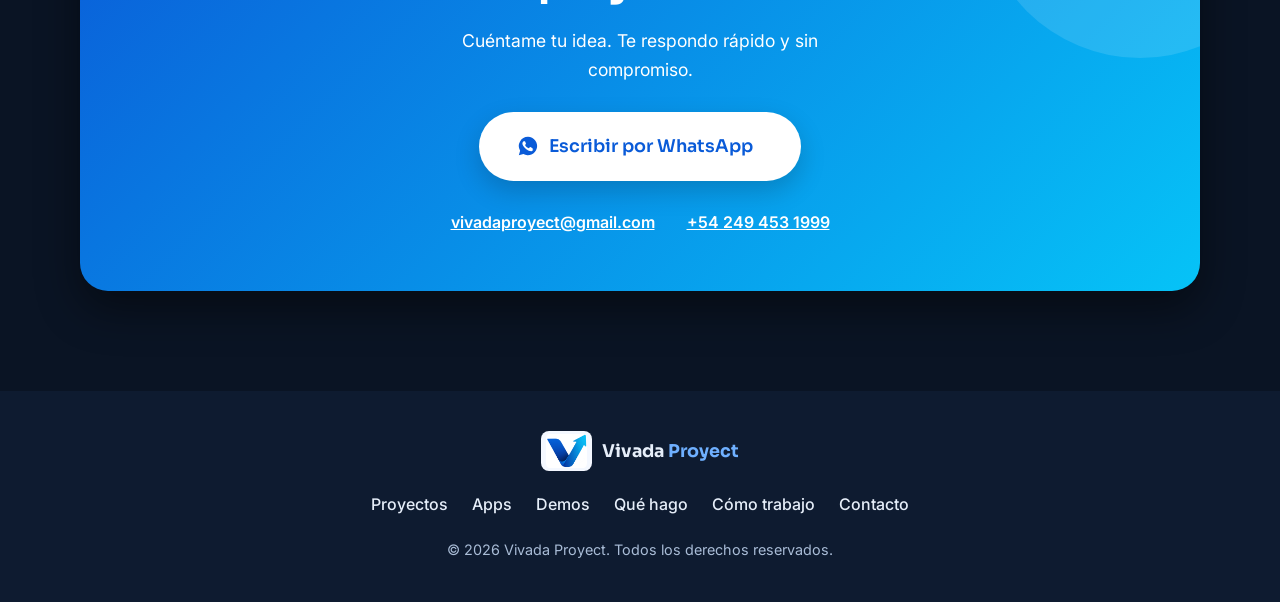
==== commit 8a53ed30: "Índice de apps y enlace Apps en el menú - Nueva página /app/ con una tarjeta por app (hoy Vivada Vau" ====
--- a/index.html
+++ b/index.html
@@ -61,6 +61,7 @@
       <nav class="nav" id="navMenu" aria-label="Principal">
         <ul>
           <li><a href="#proyectos">Proyectos</a></li>
+          <li><a href="/app/">Apps</a></li>
           <li><a href="#demos">Demos</a></li>
           <li><a href="#servicios">Qué hago</a></li>
           <li><a href="#proceso">Cómo trabajo</a></li>
@@ -314,6 +315,7 @@
       <nav aria-label="Enlaces rápidos">
         <ul>
           <li><a href="#proyectos">Proyectos</a></li>
+          <li><a href="/app/">Apps</a></li>
           <li><a href="#demos">Demos</a></li>
           <li><a href="#servicios">Qué hago</a></li>
           <li><a href="#proceso">Cómo trabajo</a></li>
